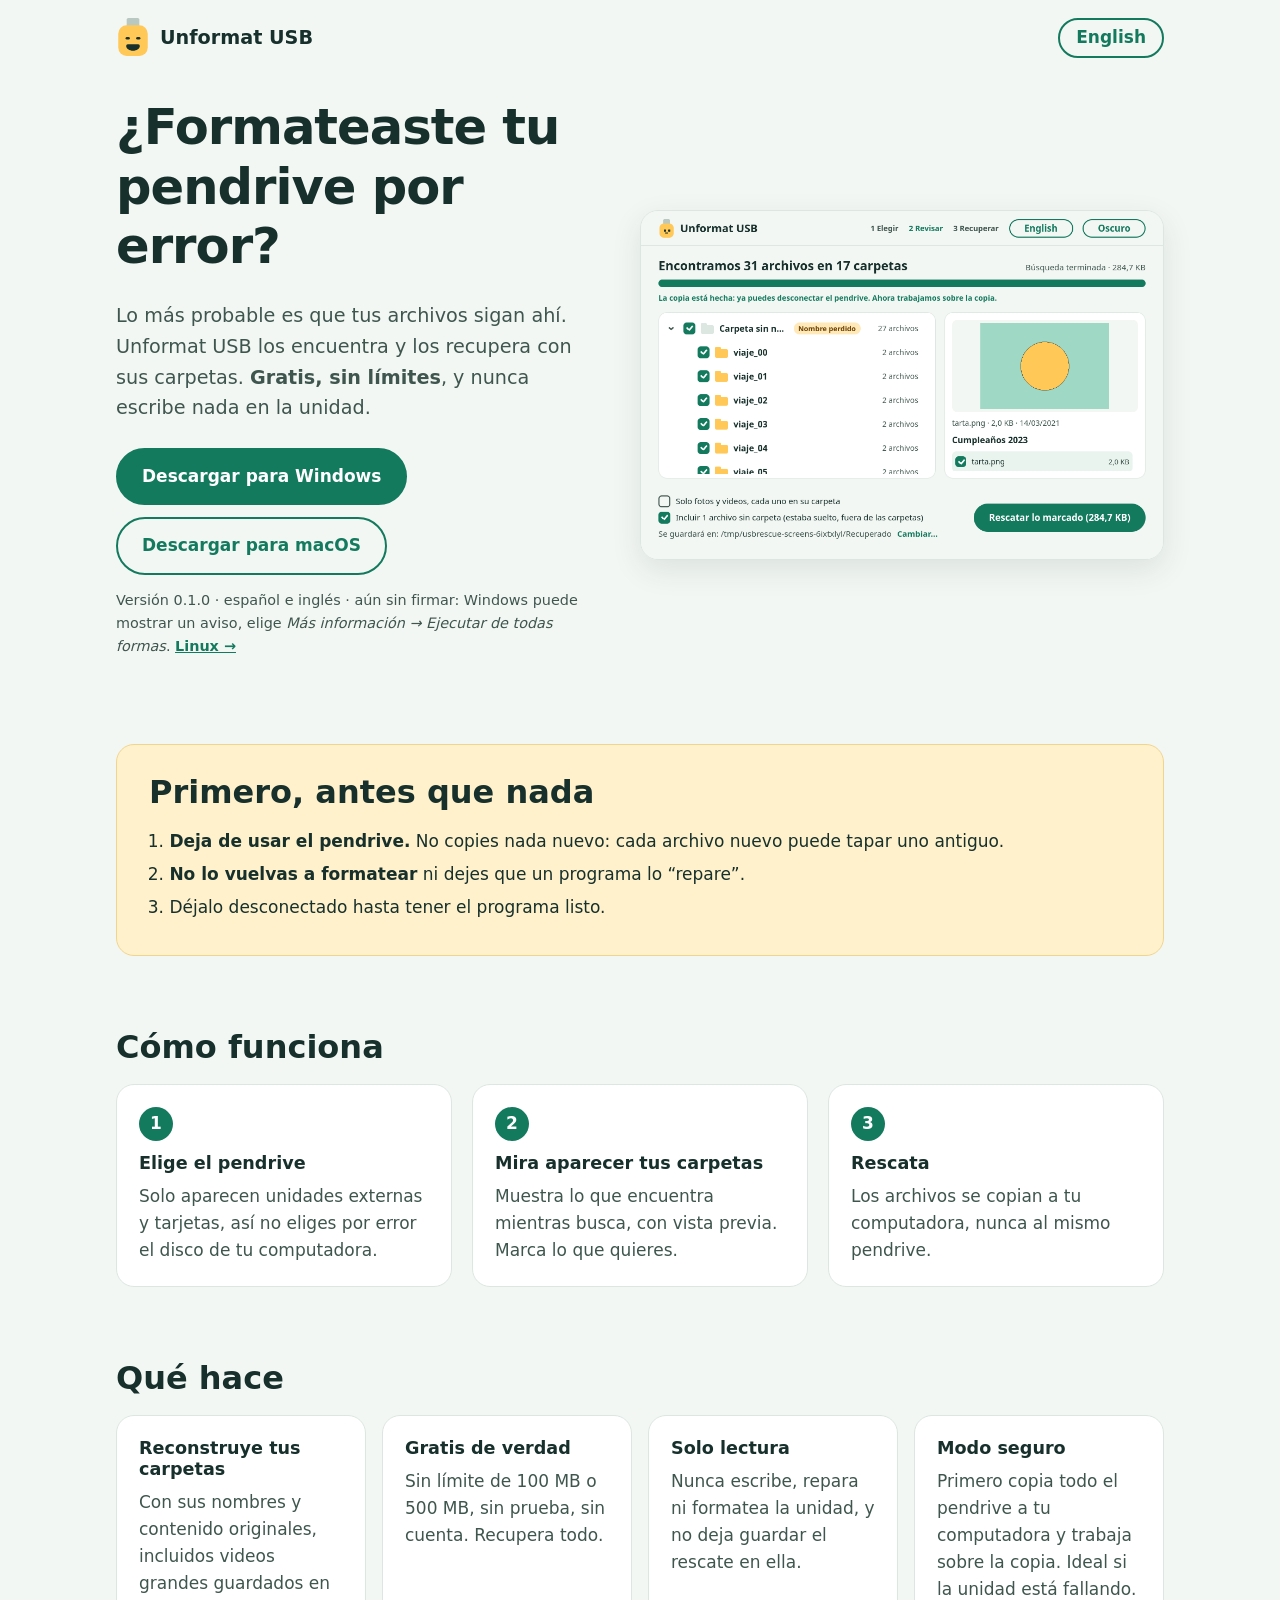
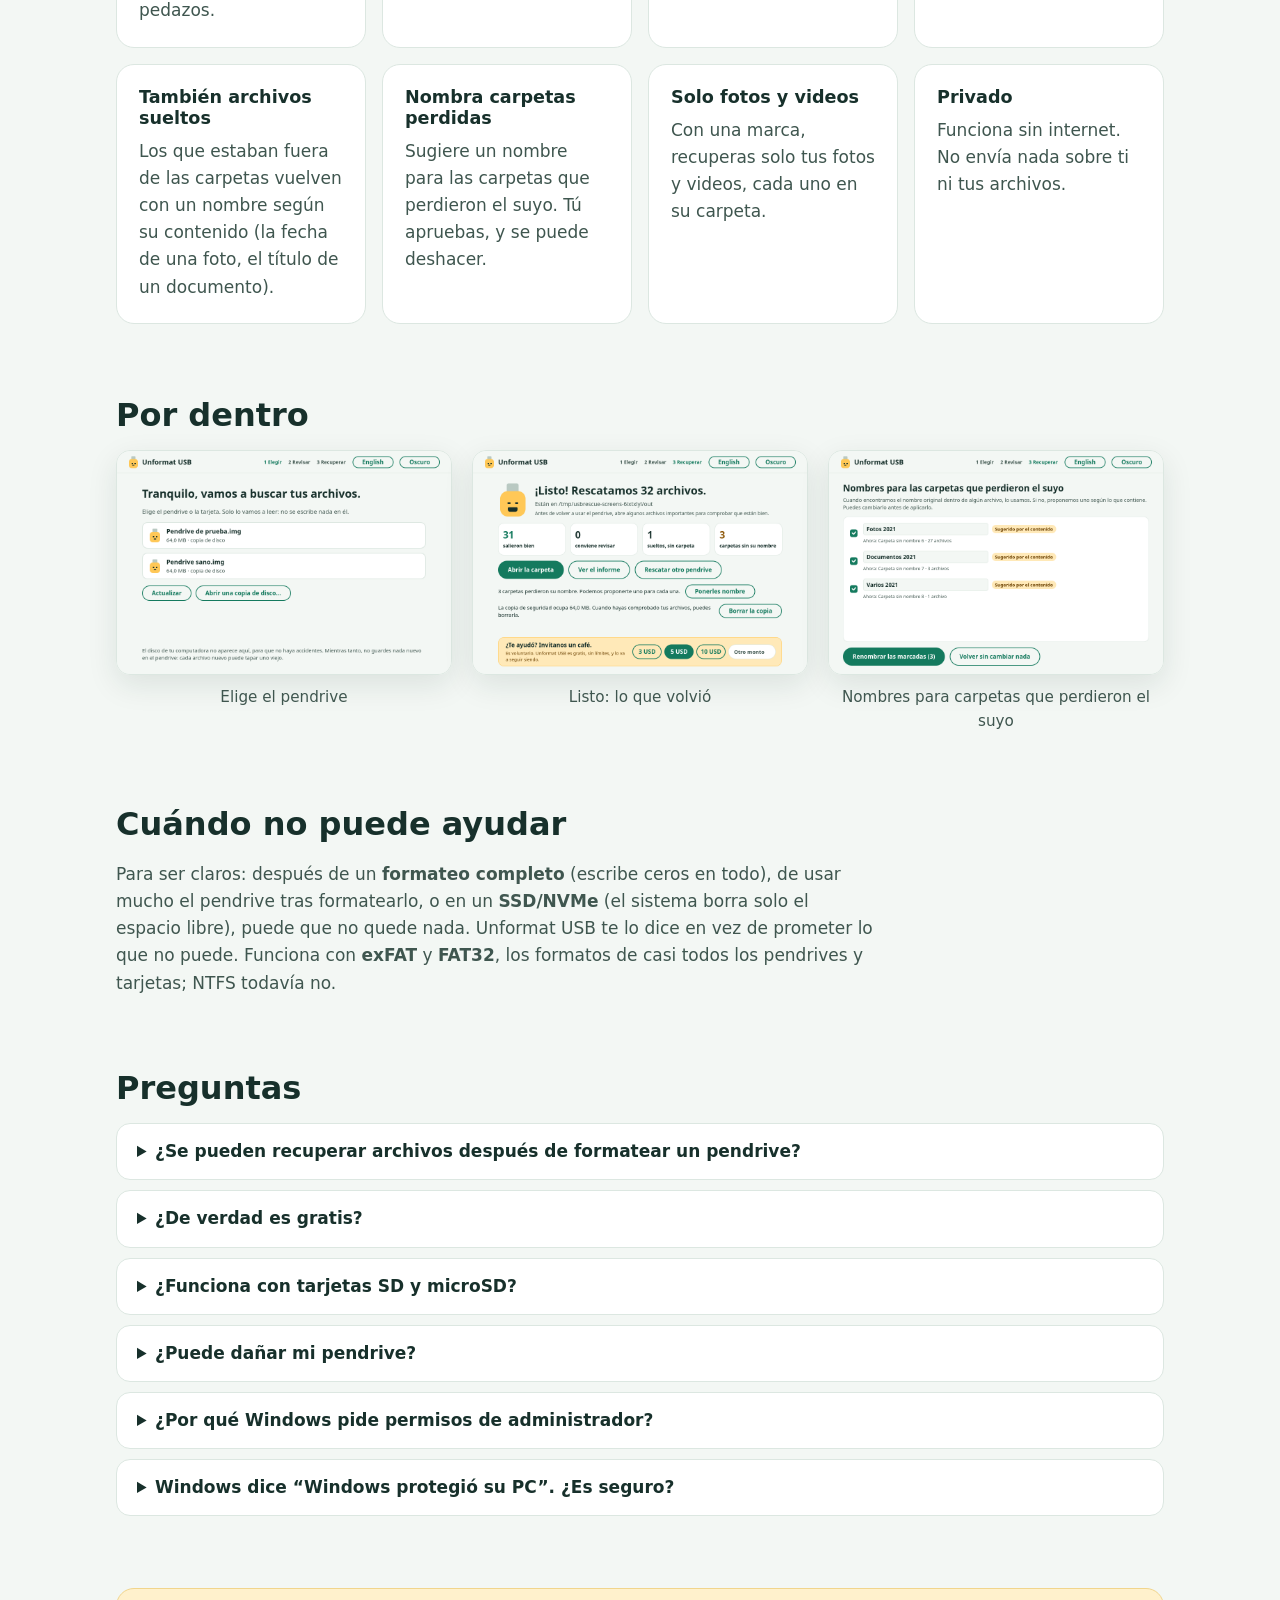
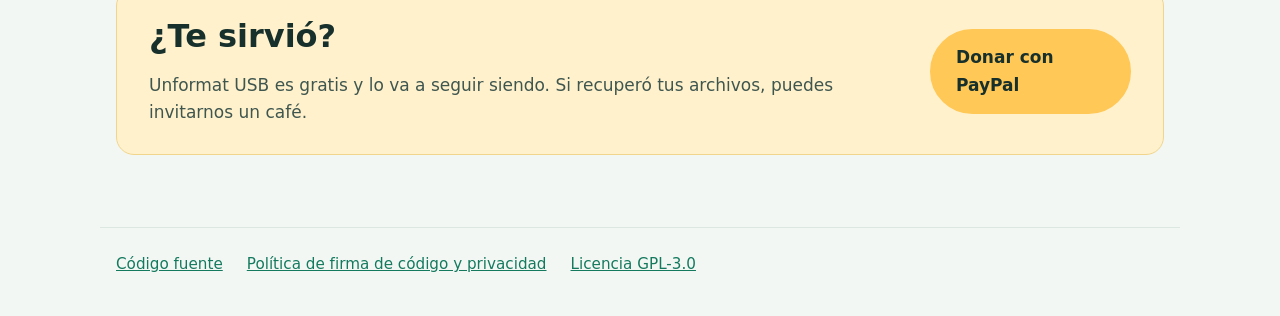
==== docs/es/index.html @ 5437b18b "Web page for GitHub Pages in English and Spanish, with places for ads Built from one template (tools" ====
<!doctype html>
<html lang="es">
<head>
<meta charset="utf-8">
<meta name="viewport" content="width=device-width, initial-scale=1">
<title>Unformat USB: recuperar un pendrive formateado por error, gratis</title>
<meta name="description" content="Programa gratuito y de código abierto que recupera las carpetas y archivos de un pendrive o tarjeta de memoria formateada por error (exFAT y FAT32). Sin límites y sin escribir nada en la unidad. Windows, macOS y Linux.">
<link rel="canonical" href="https://aluhxp.github.io/unformat-usb/es/">
<link rel="alternate" hreflang="en" href="https://aluhxp.github.io/unformat-usb/">
<link rel="alternate" hreflang="es" href="https://aluhxp.github.io/unformat-usb/es/">
<link rel="alternate" hreflang="x-default" href="https://aluhxp.github.io/unformat-usb/">
<meta property="og:type" content="website">
<meta property="og:title" content="Unformat USB: recuperar un pendrive formateado por error, gratis">
<meta property="og:description" content="Programa gratuito y de código abierto que recupera las carpetas y archivos de un pendrive o tarjeta de memoria formateada por error (exFAT y FAT32). Sin límites y sin escribir nada en la unidad. Windows, macOS y Linux.">
<meta property="og:url" content="https://aluhxp.github.io/unformat-usb/es/">
<meta property="og:image" content="https://aluhxp.github.io/unformat-usb/img/es/3-tree.png">
<meta name="twitter:card" content="summary_large_image">
<meta name="theme-color" content="#147A5E">
<link rel="icon" href="../icon.svg" type="image/svg+xml">
<link rel="stylesheet" href="../style.css">
<script type="application/ld+json">{"@context": "https://schema.org", "@type": "SoftwareApplication", "name": "Unformat USB", "softwareVersion": "0.1.0", "applicationCategory": "UtilitiesApplication", "operatingSystem": "Windows, macOS, Linux", "description": "Programa gratuito y de código abierto que recupera las carpetas y archivos de un pendrive o tarjeta de memoria formateada por error (exFAT y FAT32). Sin límites y sin escribir nada en la unidad. Windows, macOS y Linux.", "url": "https://aluhxp.github.io/unformat-usb/es/", "downloadUrl": "https://github.com/aluhxp/unformat-usb/releases/latest/download/UnformatUSB.exe", "license": "https://www.gnu.org/licenses/gpl-3.0.html", "offers": {"@type": "Offer", "price": "0", "priceCurrency": "USD"}}</script>
<script type="application/ld+json">{"@context": "https://schema.org", "@type": "FAQPage", "mainEntity": [{"@type": "Question", "name": "¿Se pueden recuperar archivos después de formatear un pendrive?", "acceptedAnswer": {"@type": "Answer", "text": "Normalmente sí. Un formateo rápido, el que hacen por defecto Windows, macOS y Linux, solo borra el índice. Los archivos siguen en su lugar hasta que se escribe algo nuevo encima."}}, {"@type": "Question", "name": "¿De verdad es gratis?", "acceptedAnswer": {"@type": "Answer", "text": "Sí. Sin límites, sin prueba, sin anuncios en el programa. Es código abierto (GPL-3.0). Si te ayuda, puedes invitarnos un café, pero no es obligatorio."}}, {"@type": "Question", "name": "¿Funciona con tarjetas SD y microSD?", "acceptedAnswer": {"@type": "Answer", "text": "Sí, con cualquier tarjeta o pendrive en exFAT o FAT32, usando un lector o adaptador."}}, {"@type": "Question", "name": "¿Puede dañar mi pendrive?", "acceptedAnswer": {"@type": "Answer", "text": "No. Solo lee. Nunca escribe, repara ni formatea la unidad, y no guarda los archivos rescatados en el mismo pendrive."}}, {"@type": "Question", "name": "¿Por qué Windows pide permisos de administrador?", "acceptedAnswer": {"@type": "Answer", "text": "Para leer la unidad completa, por debajo de sus archivos, hacen falta. Es la única razón."}}, {"@type": "Question", "name": "Windows dice “Windows protegió su PC”. ¿Es seguro?", "acceptedAnswer": {"@type": "Answer", "text": "El programa todavía no está firmado (el certificado está en trámite). Elige “Más información” y “Ejecutar de todas formas”. El código es público y cada versión se compila y prueba automáticamente en GitHub."}}]}</script>
<script src="../ads.js" defer></script>
</head>
<body>
<header class="top wrap">
  <a class="brand" href="https://aluhxp.github.io/unformat-usb/es/"><svg class="mascot" viewBox="0 0 64 76" aria-hidden="true">
<rect x="20" y="0" width="24" height="18" rx="3" fill="#B9C9C2"/>
<rect x="4" y="14" width="56" height="58" rx="16" fill="#FFC857"/>
<rect x="18" y="36" width="8" height="5" rx="2.5" fill="#17302B"/>
<rect x="38" y="36" width="8" height="5" rx="2.5" fill="#17302B"/>
<path d="M22 50h20a3 3 0 0 1 3 3c0 5-6 9-13 9s-13-4-13-9a3 3 0 0 1 3-3z" fill="#17302B"/>
</svg><span>Unformat USB</span></a>
  <a class="lang" href="../" hreflang="en">English</a>
</header>
<main>
<section class="hero wrap">
  <div class="hero-text">
    <h1>¿Formateaste tu pendrive por error?</h1>
    <p class="lead">Lo más probable es que tus archivos sigan ahí. Unformat USB los encuentra y los recupera con sus carpetas. <strong>Gratis, sin límites</strong>, y nunca escribe nada en la unidad.</p>
    <div class="dl">
      <a class="btn primary" href="https://github.com/aluhxp/unformat-usb/releases/latest/download/UnformatUSB.exe" data-os="win">Descargar para Windows</a>
      <a class="btn" href="https://github.com/aluhxp/unformat-usb/releases/latest/download/UnformatUSB-macOS.zip" data-os="mac">Descargar para macOS</a>
    </div>
    <p class="note">Versión 0.1.0 · español e inglés · aún sin firmar: Windows puede mostrar un aviso, elige <em>Más información → Ejecutar de todas formas</em>. <a class="linux" href="https://github.com/aluhxp/unformat-usb#download">Linux →</a></p>
  </div>
  <picture class="hero-shot">
    <source srcset="../img/en_dark/3-tree.png" media="(prefers-color-scheme: dark)">
    <img src="../img/es/3-tree.png" alt="Unformat USB mostrando las carpetas encontradas en un pendrive formateado" width="960" height="640">
  </picture>
</section>

<section class="wrap first">
  <h2>Primero, antes que nada</h2>
  <ol><li><strong>Deja de usar el pendrive.</strong> No copies nada nuevo: cada archivo nuevo puede tapar uno antiguo.</li><li><strong>No lo vuelvas a formatear</strong> ni dejes que un programa lo “repare”.</li><li>Déjalo desconectado hasta tener el programa listo.</li></ol>
</section>

<section class="wrap">
  <h2>Cómo funciona</h2>
  <ol class="how"><li><span class="n">1</span><h3>Elige el pendrive</h3><p>Solo aparecen unidades externas y tarjetas, así no eliges por error el disco de tu computadora.</p></li><li><span class="n">2</span><h3>Mira aparecer tus carpetas</h3><p>Muestra lo que encuentra mientras busca, con vista previa. Marca lo que quieres.</p></li><li><span class="n">3</span><h3>Rescata</h3><p>Los archivos se copian a tu computadora, nunca al mismo pendrive.</p></li></ol>
</section>

<aside class="ad" data-ad-slot="after-how" aria-label="Publicidad"></aside>

<section class="wrap">
  <h2>Qué hace</h2>
  <ul class="feats"><li><h3>Reconstruye tus carpetas</h3><p>Con sus nombres y contenido originales, incluidos videos grandes guardados en pedazos.</p></li><li><h3>Gratis de verdad</h3><p>Sin límite de 100 MB o 500 MB, sin prueba, sin cuenta. Recupera todo.</p></li><li><h3>Solo lectura</h3><p>Nunca escribe, repara ni formatea la unidad, y no deja guardar el rescate en ella.</p></li><li><h3>Modo seguro</h3><p>Primero copia todo el pendrive a tu computadora y trabaja sobre la copia. Ideal si la unidad está fallando.</p></li><li><h3>También archivos sueltos</h3><p>Los que estaban fuera de las carpetas vuelven con un nombre según su contenido (la fecha de una foto, el título de un documento).</p></li><li><h3>Nombra carpetas perdidas</h3><p>Sugiere un nombre para las carpetas que perdieron el suyo. Tú apruebas, y se puede deshacer.</p></li><li><h3>Solo fotos y videos</h3><p>Con una marca, recuperas solo tus fotos y videos, cada uno en su carpeta.</p></li><li><h3>Privado</h3><p>Funciona sin internet. No envía nada sobre ti ni tus archivos.</p></li></ul>
</section>

<section class="wrap">
  <h2>Por dentro</h2>
  <div class="shots"><figure><img src="../img/es/1-pick.png" alt="Elige el pendrive" width="960" height="640" loading="lazy"><figcaption>Elige el pendrive</figcaption></figure><figure><img src="../img/es/5-done.png" alt="Listo: lo que volvió" width="960" height="640" loading="lazy"><figcaption>Listo: lo que volvió</figcaption></figure><figure><img src="../img/es/6-names.png" alt="Nombres para carpetas que perdieron el suyo" width="960" height="640" loading="lazy"><figcaption>Nombres para carpetas que perdieron el suyo</figcaption></figure></div>
</section>

<section class="wrap honest">
  <h2>Cuándo no puede ayudar</h2>
  <p>Para ser claros: después de un <strong>formateo completo</strong> (escribe ceros en todo), de usar mucho el pendrive tras formatearlo, o en un <strong>SSD/NVMe</strong> (el sistema borra solo el espacio libre), puede que no quede nada. Unformat USB te lo dice en vez de prometer lo que no puede. Funciona con <strong>exFAT</strong> y <strong>FAT32</strong>, los formatos de casi todos los pendrives y tarjetas; NTFS todavía no.</p>
</section>

<aside class="ad" data-ad-slot="before-faq" aria-label="Publicidad"></aside>

<section class="wrap faq">
  <h2>Preguntas</h2>
  <details><summary>¿Se pueden recuperar archivos después de formatear un pendrive?</summary><p>Normalmente sí. Un formateo rápido, el que hacen por defecto Windows, macOS y Linux, solo borra el índice. Los archivos siguen en su lugar hasta que se escribe algo nuevo encima.</p></details><details><summary>¿De verdad es gratis?</summary><p>Sí. Sin límites, sin prueba, sin anuncios en el programa. Es código abierto (GPL-3.0). Si te ayuda, puedes invitarnos un café, pero no es obligatorio.</p></details><details><summary>¿Funciona con tarjetas SD y microSD?</summary><p>Sí, con cualquier tarjeta o pendrive en exFAT o FAT32, usando un lector o adaptador.</p></details><details><summary>¿Puede dañar mi pendrive?</summary><p>No. Solo lee. Nunca escribe, repara ni formatea la unidad, y no guarda los archivos rescatados en el mismo pendrive.</p></details><details><summary>¿Por qué Windows pide permisos de administrador?</summary><p>Para leer la unidad completa, por debajo de sus archivos, hacen falta. Es la única razón.</p></details><details><summary>Windows dice “Windows protegió su PC”. ¿Es seguro?</summary><p>El programa todavía no está firmado (el certificado está en trámite). Elige “Más información” y “Ejecutar de todas formas”. El código es público y cada versión se compila y prueba automáticamente en GitHub.</p></details>
</section>

<section class="wrap donate">
  <div>
    <h2>¿Te sirvió?</h2>
    <p>Unformat USB es gratis y lo va a seguir siendo. Si recuperó tus archivos, puedes invitarnos un café.</p>
  </div>
  <a class="btn sun" href="https://www.paypal.com/donate/?business=aluhxp%40gmail.com&amp;currency_code=USD&amp;item_name=Unformat+USB" rel="noopener">Donar con PayPal</a>
</section>

<aside class="ad" data-ad-slot="bottom" aria-label="Publicidad"></aside>
</main>
<footer class="wrap foot">
  <a href="https://github.com/aluhxp/unformat-usb">Código fuente</a>
  <a href="https://github.com/aluhxp/unformat-usb/blob/main/docs/code-signing.md">Política de firma de código y privacidad</a>
  <a href="https://github.com/aluhxp/unformat-usb/blob/main/LICENSE">Licencia GPL-3.0</a>
</footer>
<script>
// put the button for the visitor's system first
(function () {
  var mac = /Mac|iPhone|iPad/.test(navigator.platform || navigator.userAgent);
  if (!mac) return;
  var dl = document.querySelector('.dl'), m = dl.querySelector('[data-os=mac]'), w = dl.querySelector('[data-os=win]');
  m.classList.add('primary'); w.classList.remove('primary'); dl.insertBefore(m, w);
})();
</script>
</body>
</html>
---- docs/style.css ----
:root {
  --bg: #F3F7F4; --card: #FFFFFF; --line: #DCE7E1; --ink: #17302B; --soft: #3F564F;
  --accent: #147A5E; --accent-ink: #FFFFFF; --sun: #FFC857; --sun-bg: #FFF1CC; --sun-line: #F1D58C;
  --shadow: 0 10px 30px rgba(23, 48, 43, .10);
}
@media (prefers-color-scheme: dark) {
  :root {
    --bg: #10201C; --card: #19302A; --line: #2B4A41; --ink: #EAF4EF; --soft: #A9C2B8;
    --accent: #3FC79E; --accent-ink: #0B1F19; --sun-bg: #3A2F12; --sun-line: #5C4A1C;
    --shadow: 0 10px 30px rgba(0, 0, 0, .35);
  }
}
* { box-sizing: border-box; }
html { -webkit-text-size-adjust: 100%; }
body {
  margin: 0; background: var(--bg); color: var(--ink);
  font: 17px/1.6 "Nunito", "Segoe UI", system-ui, -apple-system, Roboto, "Noto Sans", sans-serif;
}
a { color: var(--accent); }
img { max-width: 100%; height: auto; display: block; }
.wrap { max-width: 1080px; margin: 0 auto; padding: 0 16px; }
h1, h2, h3 { line-height: 1.2; margin: 0 0 .5em; }
h1 { font-size: clamp(2rem, 5vw, 3.1rem); letter-spacing: -.02em; }
h2 { font-size: clamp(1.5rem, 3vw, 2rem); margin-top: 0; }
h3 { font-size: 1.1rem; }
section.wrap { margin: 72px auto; }
.hero.wrap { margin-top: 40px; }

.top { display: flex; align-items: center; justify-content: space-between; padding-top: 18px; }
.brand { display: flex; align-items: center; gap: 10px; color: var(--ink); text-decoration: none;
         font-weight: 800; font-size: 1.2rem; }
.mascot { width: 34px; height: 40px; }
.lang { font-weight: 700; text-decoration: none; border: 2px solid var(--accent); border-radius: 999px;
        padding: 4px 16px; }

.hero { display: grid; grid-template-columns: 1fr 1.1fr; gap: 48px; align-items: center; }
.lead { font-size: 1.2rem; color: var(--soft); }
.hero-shot img { border-radius: 18px; box-shadow: var(--shadow); border: 1px solid var(--line); }
.dl { display: flex; flex-wrap: wrap; gap: 12px; margin: 24px 0 10px; }
.btn { display: inline-block; padding: 13px 24px; border-radius: 999px; font-weight: 800;
       text-decoration: none; border: 2px solid var(--accent); color: var(--accent); background: transparent;
       transition: transform .15s ease, box-shadow .15s ease; }
.btn:hover { transform: translateY(-2px); box-shadow: var(--shadow); }
.btn.primary { background: var(--accent); color: var(--accent-ink); }
.btn.ghost { border-color: var(--line); color: var(--soft); }
.btn.sun { background: var(--sun); border-color: var(--sun); color: #17302B; }
.note { font-size: .9rem; color: var(--soft); }
.linux { font-weight: 700; }

.first, .donate { max-width: 1048px; }
.first { background: var(--sun-bg); border: 1px solid var(--sun-line); border-radius: 18px; padding: 28px 32px; }
.first ol { margin: 0; padding-left: 1.2em; }
.first li { margin: 6px 0; }

.how { list-style: none; padding: 0; display: grid; grid-template-columns: repeat(3, 1fr); gap: 20px; }
.how li, .feats li { background: var(--card); border: 1px solid var(--line); border-radius: 18px; padding: 22px; }
.how p, .feats p { margin: 0; color: var(--soft); }
.n { display: inline-grid; place-items: center; width: 34px; height: 34px; border-radius: 50%;
     background: var(--accent); color: var(--accent-ink); font-weight: 800; margin-bottom: 12px; }
.feats { list-style: none; padding: 0; display: grid; grid-template-columns: repeat(4, 1fr); gap: 16px; }

.shots { display: grid; grid-template-columns: repeat(3, 1fr); gap: 20px; }
.shots figure { margin: 0; }
.shots img { border-radius: 14px; border: 1px solid var(--line); box-shadow: var(--shadow); }
figcaption { text-align: center; color: var(--soft); font-size: .95rem; margin-top: 10px; }

.honest p { max-width: 760px; color: var(--soft); }
.faq details { background: var(--card); border: 1px solid var(--line); border-radius: 14px;
               padding: 14px 20px; margin: 10px 0; }
.faq summary { cursor: pointer; font-weight: 700; }
.faq details p { margin: 10px 0 2px; color: var(--soft); }

.donate { display: flex; gap: 24px; align-items: center; justify-content: space-between;
          background: var(--sun-bg); border: 1px solid var(--sun-line); border-radius: 18px; padding: 28px 32px; }
.donate p { margin: 0; color: var(--soft); }

/* ad places stay hidden until ads.js fills them */
.ad { display: none; max-width: 1080px; margin: 48px auto; padding: 0 16px; text-align: center; }
.ad.on { display: block; }
.ad.on::before { content: attr(aria-label); display: block; font-size: .75rem; color: var(--soft);
                 letter-spacing: .08em; text-transform: uppercase; margin-bottom: 6px; }

.foot { display: flex; flex-wrap: wrap; gap: 24px; padding-top: 24px; padding-bottom: 40px;
        border-top: 1px solid var(--line); font-size: .95rem; }

@media (max-width: 880px) {
  .hero { grid-template-columns: 1fr; gap: 32px; }
  .how, .shots { grid-template-columns: 1fr; }
  .feats { grid-template-columns: 1fr 1fr; }
}
@media (max-width: 520px) {
  section.wrap { margin: 48px auto; }
  .first, .donate { margin-left: 16px; margin-right: 16px; }
  .feats { grid-template-columns: 1fr; }
  .first, .donate { padding: 22px 20px; }
  .donate { flex-direction: column; align-items: flex-start; }
  .btn { width: 100%; text-align: center; }
}
@media (prefers-reduced-motion: reduce) { .btn { transition: none; } .btn:hover { transform: none; } }
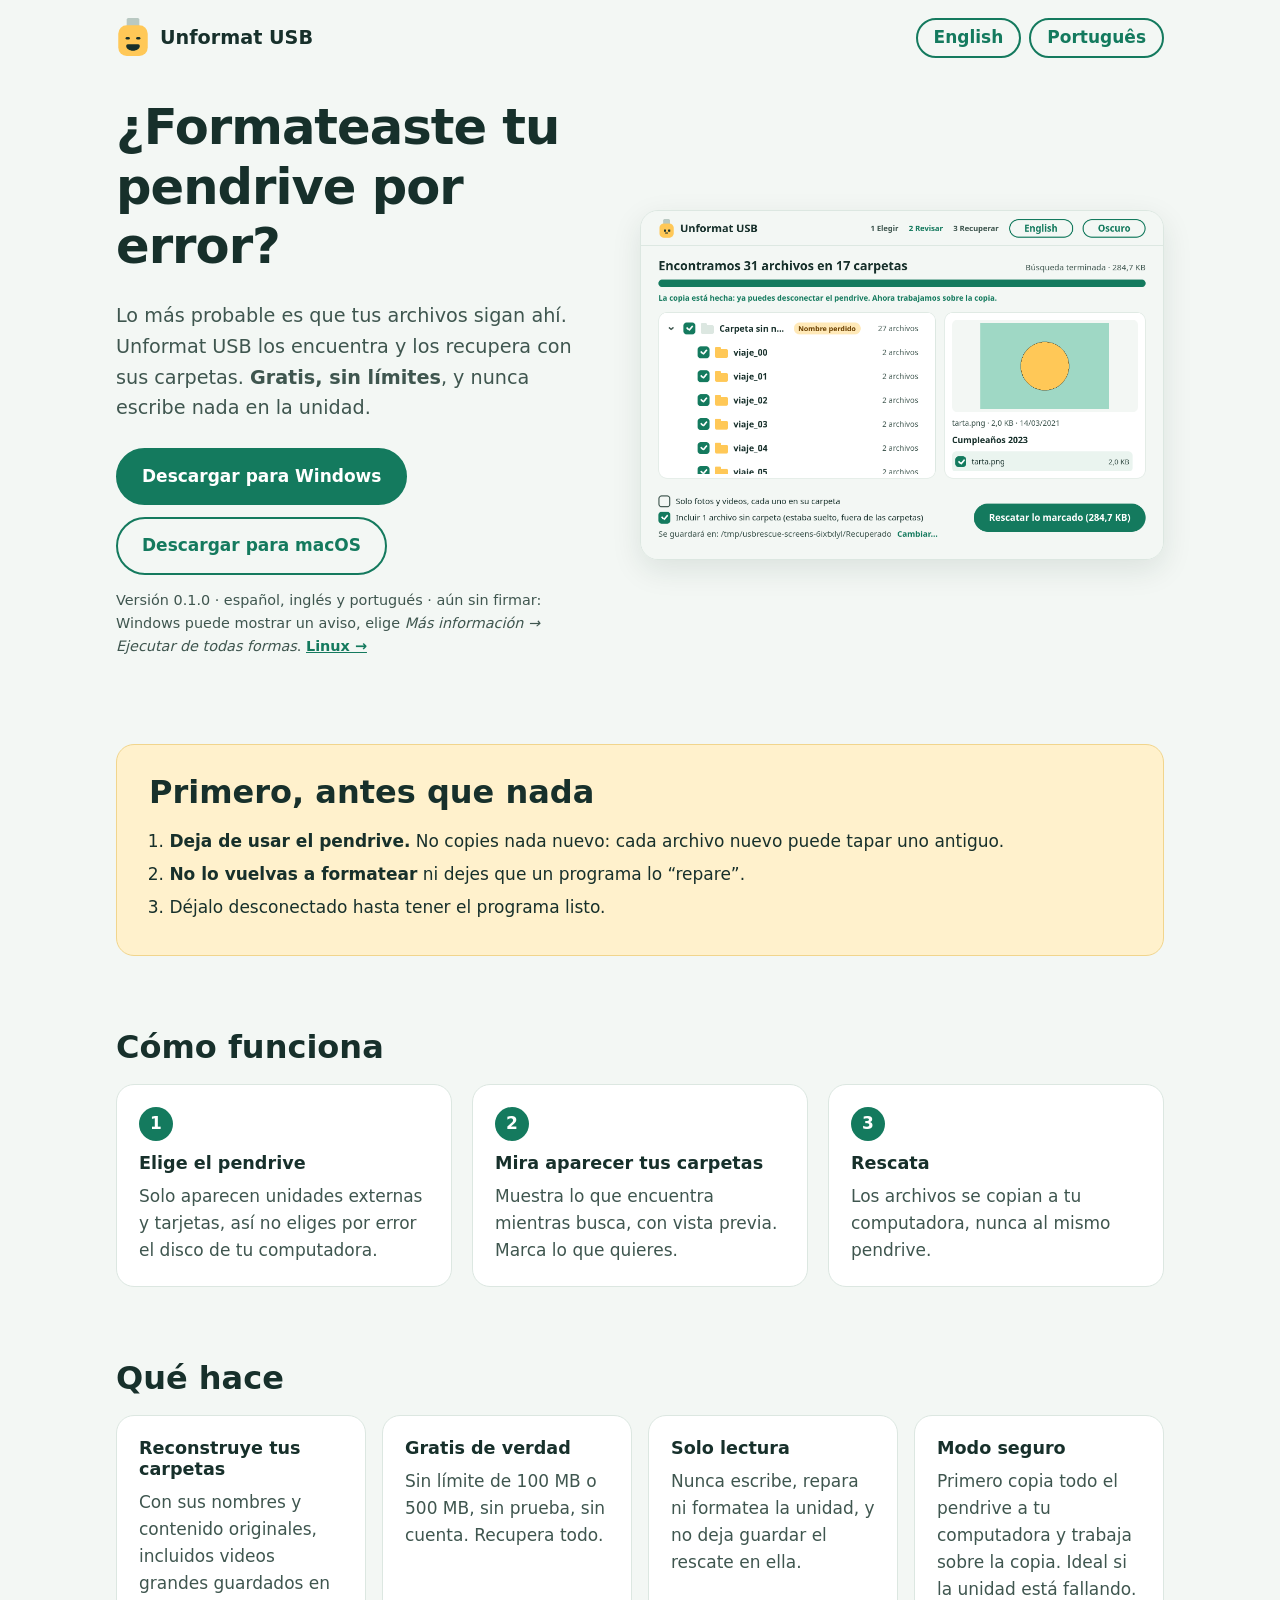
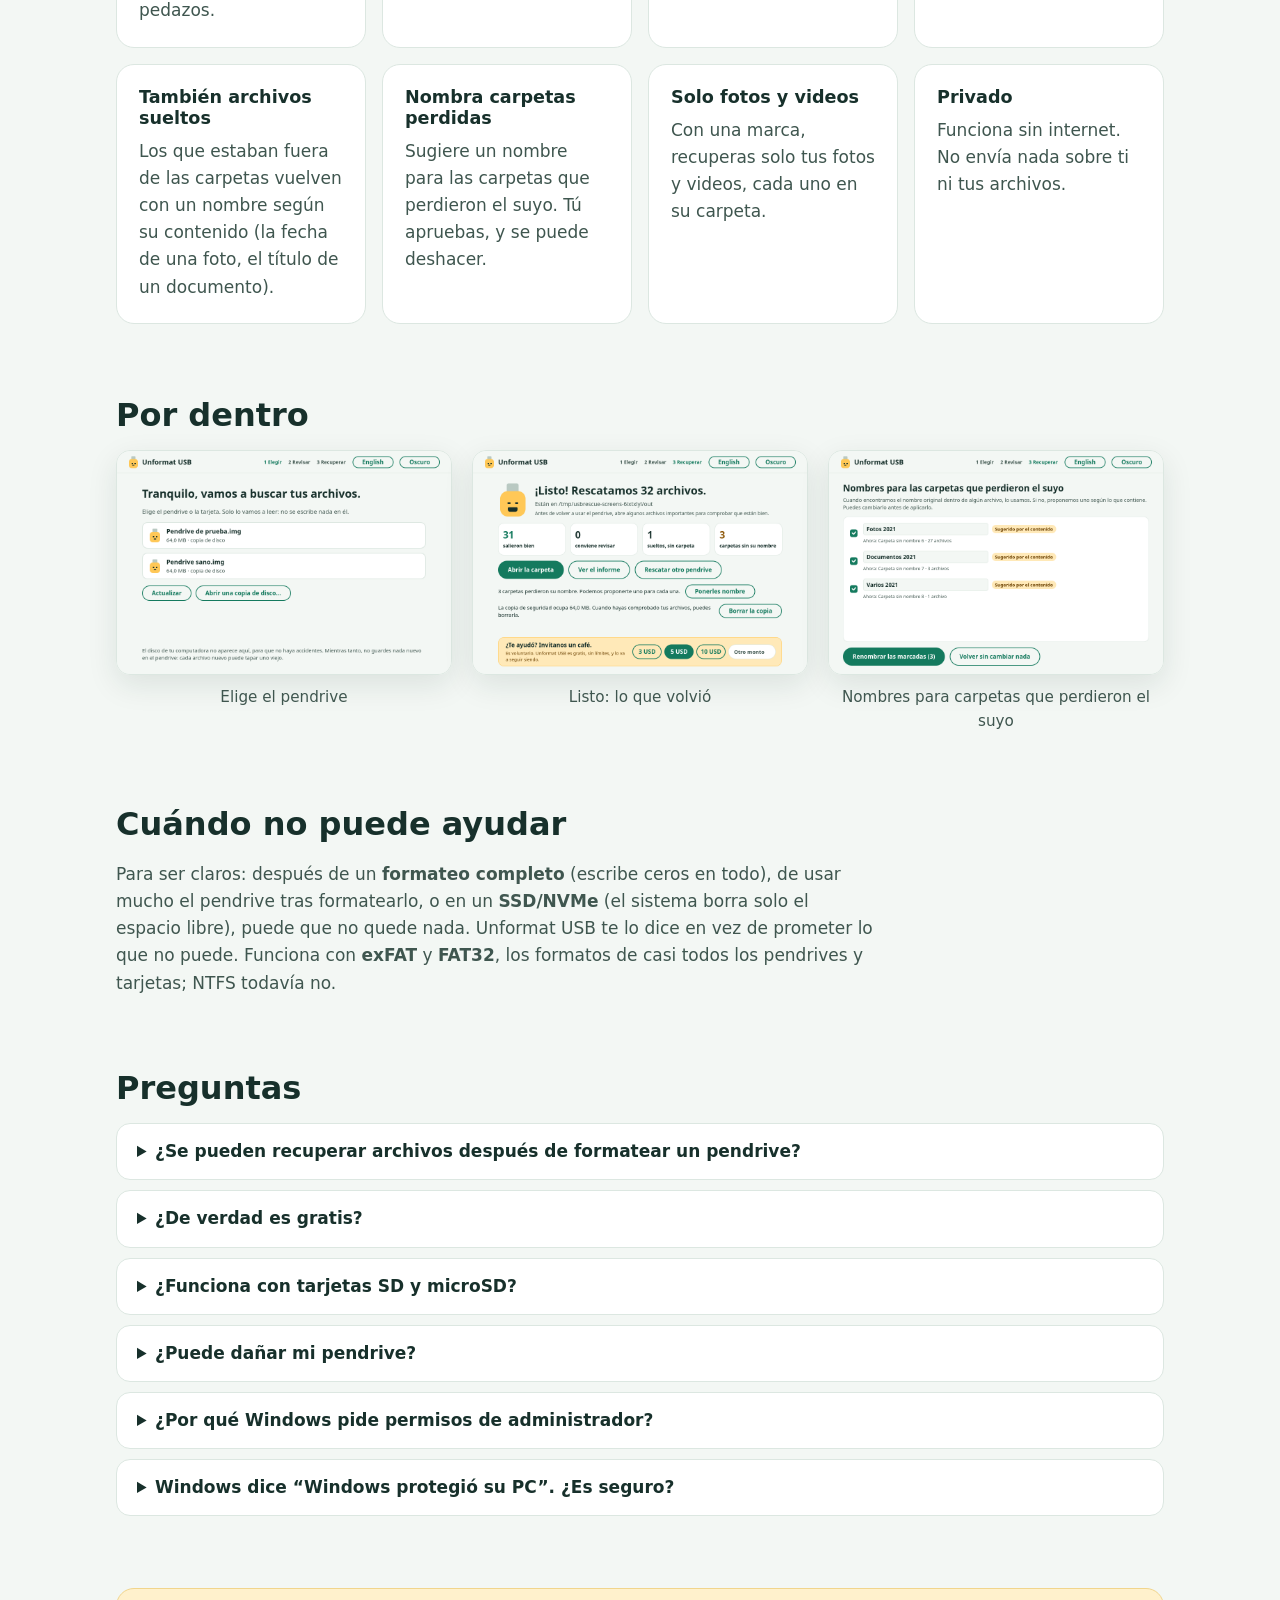
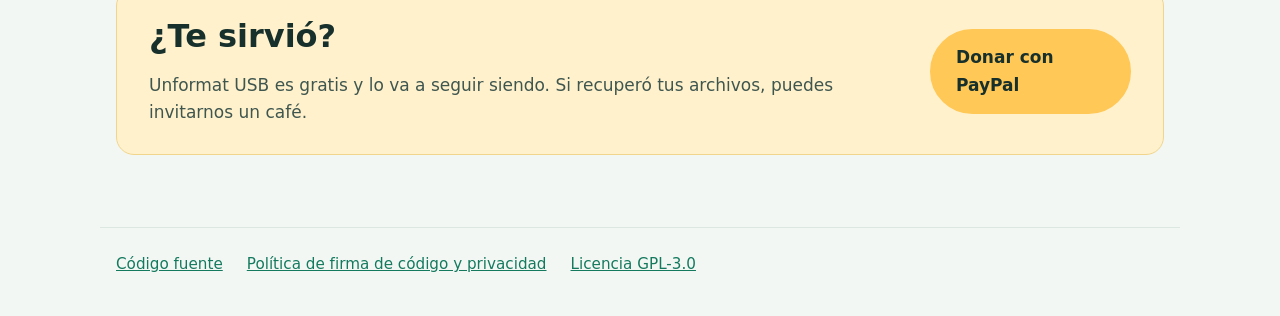
==== commit 352b71b5: "Web page in Portuguese; languages in the README Co-Authored-By: Claude Opus 5.5 <noreply@anthropic.c" ====
--- a/docs/es/index.html
+++ b/docs/es/index.html
@@ -8,6 +8,7 @@
 <link rel="canonical" href="https://aluhxp.github.io/unformat-usb/es/">
 <link rel="alternate" hreflang="en" href="https://aluhxp.github.io/unformat-usb/">
 <link rel="alternate" hreflang="es" href="https://aluhxp.github.io/unformat-usb/es/">
+<link rel="alternate" hreflang="pt-BR" href="https://aluhxp.github.io/unformat-usb/pt/">
 <link rel="alternate" hreflang="x-default" href="https://aluhxp.github.io/unformat-usb/">
 <meta property="og:type" content="website">
 <meta property="og:title" content="Unformat USB: recuperar un pendrive formateado por error, gratis">
@@ -31,7 +32,7 @@
 <rect x="38" y="36" width="8" height="5" rx="2.5" fill="#17302B"/>
 <path d="M22 50h20a3 3 0 0 1 3 3c0 5-6 9-13 9s-13-4-13-9a3 3 0 0 1 3-3z" fill="#17302B"/>
 </svg><span>Unformat USB</span></a>
-  <a class="lang" href="../" hreflang="en">English</a>
+  <nav class="langs"><a class="lang" href="../" hreflang="en" lang="en">English</a><a class="lang" href="../pt/" hreflang="pt-BR" lang="pt-BR">Português</a></nav>
 </header>
 <main>
 <section class="hero wrap">
@@ -42,7 +43,7 @@
       <a class="btn primary" href="https://github.com/aluhxp/unformat-usb/releases/latest/download/UnformatUSB.exe" data-os="win">Descargar para Windows</a>
       <a class="btn" href="https://github.com/aluhxp/unformat-usb/releases/latest/download/UnformatUSB-macOS.zip" data-os="mac">Descargar para macOS</a>
     </div>
-    <p class="note">Versión 0.1.0 · español e inglés · aún sin firmar: Windows puede mostrar un aviso, elige <em>Más información → Ejecutar de todas formas</em>. <a class="linux" href="https://github.com/aluhxp/unformat-usb#download">Linux →</a></p>
+    <p class="note">Versión 0.1.0 · español, inglés y portugués · aún sin firmar: Windows puede mostrar un aviso, elige <em>Más información → Ejecutar de todas formas</em>. <a class="linux" href="https://github.com/aluhxp/unformat-usb#download">Linux →</a></p>
   </div>
   <picture class="hero-shot">
     <source srcset="../img/en_dark/3-tree.png" media="(prefers-color-scheme: dark)">
--- a/docs/style.css
+++ b/docs/style.css
@@ -30,6 +30,7 @@
 .brand { display: flex; align-items: center; gap: 10px; color: var(--ink); text-decoration: none;
          font-weight: 800; font-size: 1.2rem; }
 .mascot { width: 34px; height: 40px; }
+.langs { display: flex; gap: 8px; }
 .lang { font-weight: 700; text-decoration: none; border: 2px solid var(--accent); border-radius: 999px;
         padding: 4px 16px; }
 
@@ -89,6 +90,8 @@
   .feats { grid-template-columns: 1fr 1fr; }
 }
 @media (max-width: 520px) {
+  .top { flex-wrap: wrap; gap: 10px; }
+  .lang { padding: 4px 12px; font-size: .9rem; }
   section.wrap { margin: 48px auto; }
   .first, .donate { margin-left: 16px; margin-right: 16px; }
   .feats { grid-template-columns: 1fr; }
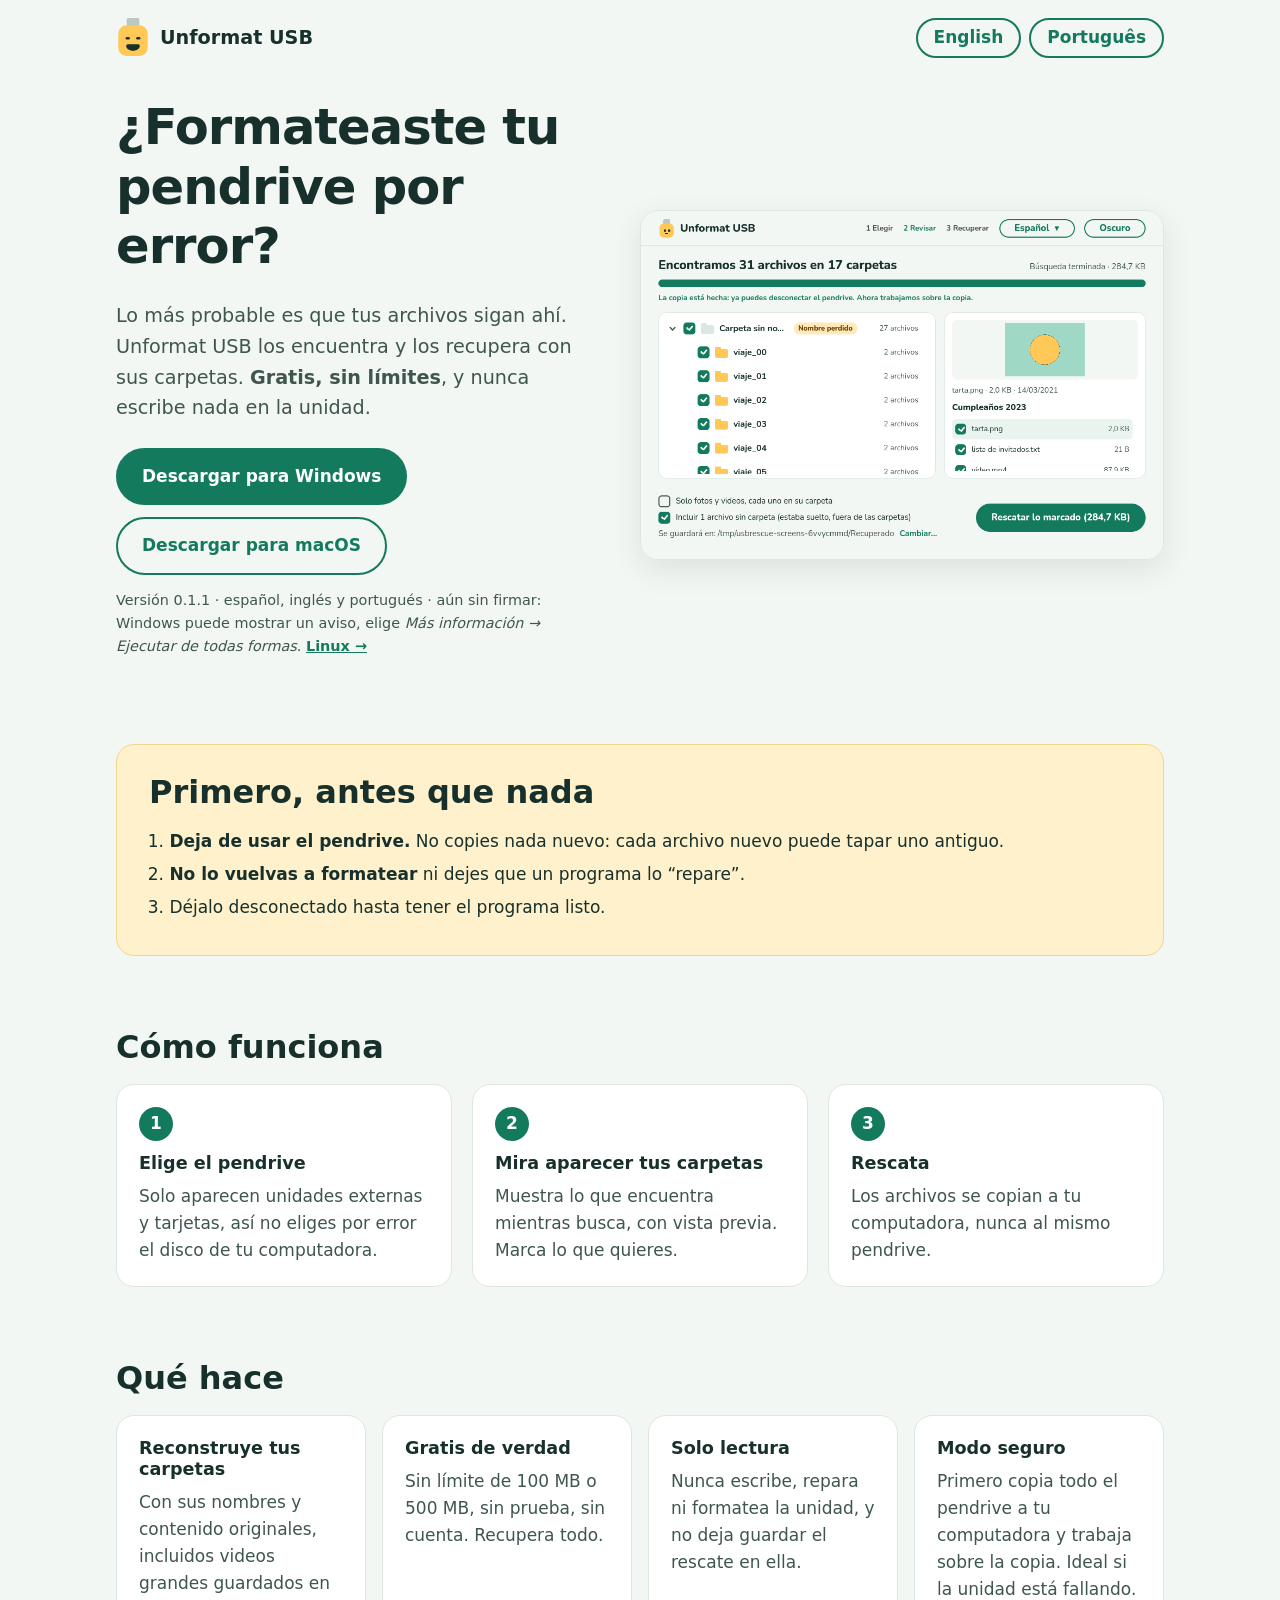
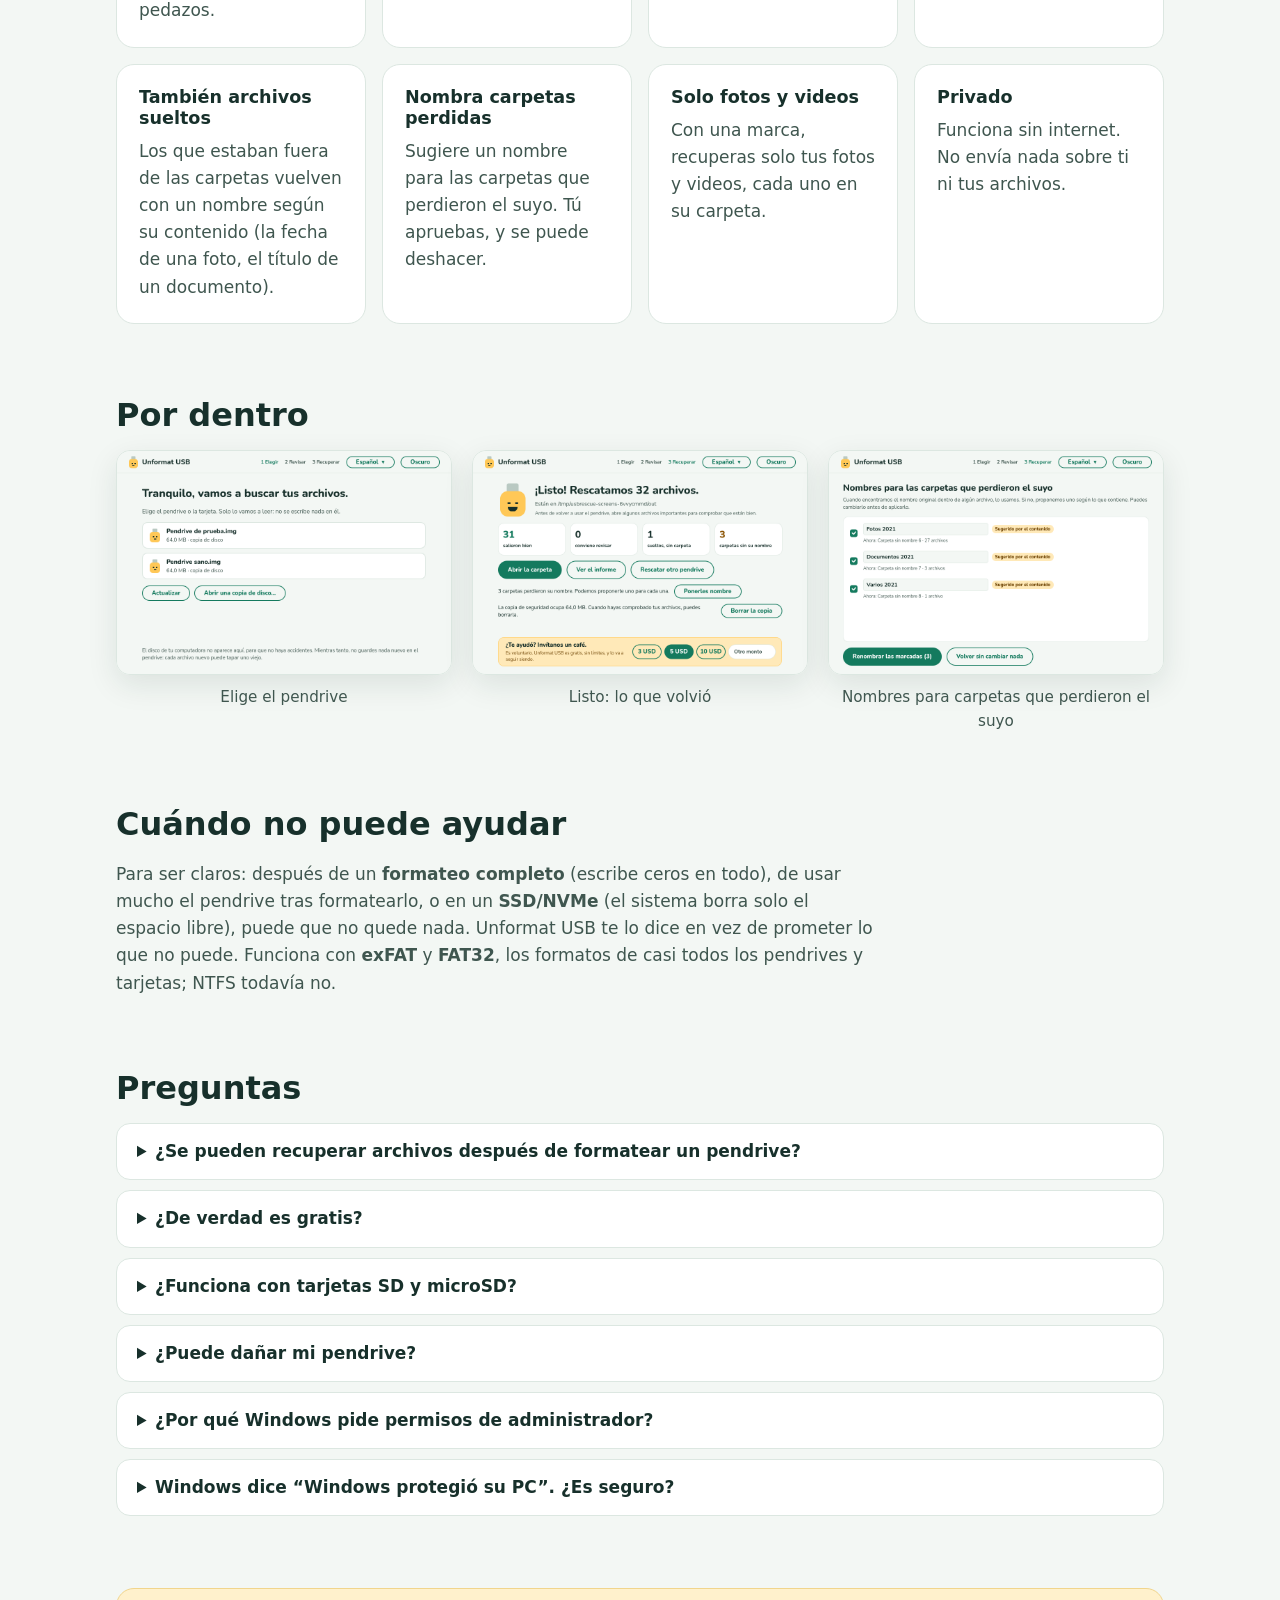
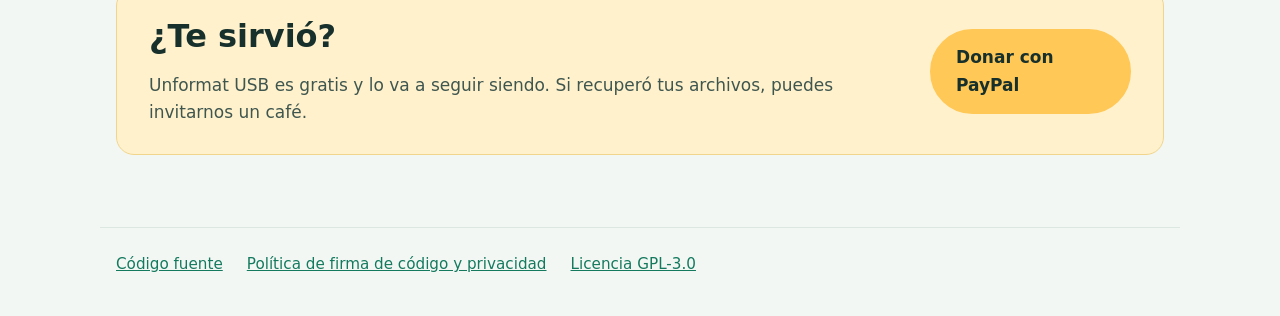
==== commit 8c9b9d75: "Version 0.1.1: Portuguese, Linux AppImage, icon and font Co-Authored-By: Claude Opus 5.5 <noreply@an" ====
--- a/docs/es/index.html
+++ b/docs/es/index.html
@@ -19,7 +19,7 @@
 <meta name="theme-color" content="#147A5E">
 <link rel="icon" href="../icon.svg" type="image/svg+xml">
 <link rel="stylesheet" href="../style.css">
-<script type="application/ld+json">{"@context": "https://schema.org", "@type": "SoftwareApplication", "name": "Unformat USB", "softwareVersion": "0.1.0", "applicationCategory": "UtilitiesApplication", "operatingSystem": "Windows, macOS, Linux", "description": "Programa gratuito y de código abierto que recupera las carpetas y archivos de un pendrive o tarjeta de memoria formateada por error (exFAT y FAT32). Sin límites y sin escribir nada en la unidad. Windows, macOS y Linux.", "url": "https://aluhxp.github.io/unformat-usb/es/", "downloadUrl": "https://github.com/aluhxp/unformat-usb/releases/latest/download/UnformatUSB.exe", "license": "https://www.gnu.org/licenses/gpl-3.0.html", "offers": {"@type": "Offer", "price": "0", "priceCurrency": "USD"}}</script>
+<script type="application/ld+json">{"@context": "https://schema.org", "@type": "SoftwareApplication", "name": "Unformat USB", "softwareVersion": "0.1.1", "applicationCategory": "UtilitiesApplication", "operatingSystem": "Windows, macOS, Linux", "description": "Programa gratuito y de código abierto que recupera las carpetas y archivos de un pendrive o tarjeta de memoria formateada por error (exFAT y FAT32). Sin límites y sin escribir nada en la unidad. Windows, macOS y Linux.", "url": "https://aluhxp.github.io/unformat-usb/es/", "downloadUrl": "https://github.com/aluhxp/unformat-usb/releases/latest/download/UnformatUSB.exe", "license": "https://www.gnu.org/licenses/gpl-3.0.html", "offers": {"@type": "Offer", "price": "0", "priceCurrency": "USD"}}</script>
 <script type="application/ld+json">{"@context": "https://schema.org", "@type": "FAQPage", "mainEntity": [{"@type": "Question", "name": "¿Se pueden recuperar archivos después de formatear un pendrive?", "acceptedAnswer": {"@type": "Answer", "text": "Normalmente sí. Un formateo rápido, el que hacen por defecto Windows, macOS y Linux, solo borra el índice. Los archivos siguen en su lugar hasta que se escribe algo nuevo encima."}}, {"@type": "Question", "name": "¿De verdad es gratis?", "acceptedAnswer": {"@type": "Answer", "text": "Sí. Sin límites, sin prueba, sin anuncios en el programa. Es código abierto (GPL-3.0). Si te ayuda, puedes invitarnos un café, pero no es obligatorio."}}, {"@type": "Question", "name": "¿Funciona con tarjetas SD y microSD?", "acceptedAnswer": {"@type": "Answer", "text": "Sí, con cualquier tarjeta o pendrive en exFAT o FAT32, usando un lector o adaptador."}}, {"@type": "Question", "name": "¿Puede dañar mi pendrive?", "acceptedAnswer": {"@type": "Answer", "text": "No. Solo lee. Nunca escribe, repara ni formatea la unidad, y no guarda los archivos rescatados en el mismo pendrive."}}, {"@type": "Question", "name": "¿Por qué Windows pide permisos de administrador?", "acceptedAnswer": {"@type": "Answer", "text": "Para leer la unidad completa, por debajo de sus archivos, hacen falta. Es la única razón."}}, {"@type": "Question", "name": "Windows dice “Windows protegió su PC”. ¿Es seguro?", "acceptedAnswer": {"@type": "Answer", "text": "El programa todavía no está firmado (el certificado está en trámite). Elige “Más información” y “Ejecutar de todas formas”. El código es público y cada versión se compila y prueba automáticamente en GitHub."}}]}</script>
 <script src="../ads.js" defer></script>
 </head>
@@ -43,7 +43,7 @@
       <a class="btn primary" href="https://github.com/aluhxp/unformat-usb/releases/latest/download/UnformatUSB.exe" data-os="win">Descargar para Windows</a>
       <a class="btn" href="https://github.com/aluhxp/unformat-usb/releases/latest/download/UnformatUSB-macOS.zip" data-os="mac">Descargar para macOS</a>
     </div>
-    <p class="note">Versión 0.1.0 · español, inglés y portugués · aún sin firmar: Windows puede mostrar un aviso, elige <em>Más información → Ejecutar de todas formas</em>. <a class="linux" href="https://github.com/aluhxp/unformat-usb#download">Linux →</a></p>
+    <p class="note">Versión 0.1.1 · español, inglés y portugués · aún sin firmar: Windows puede mostrar un aviso, elige <em>Más información → Ejecutar de todas formas</em>. <a class="linux" href="https://github.com/aluhxp/unformat-usb/releases/latest/download/UnformatUSB-x86_64.AppImage">Linux →</a></p>
   </div>
   <picture class="hero-shot">
     <source srcset="../img/en_dark/3-tree.png" media="(prefers-color-scheme: dark)">
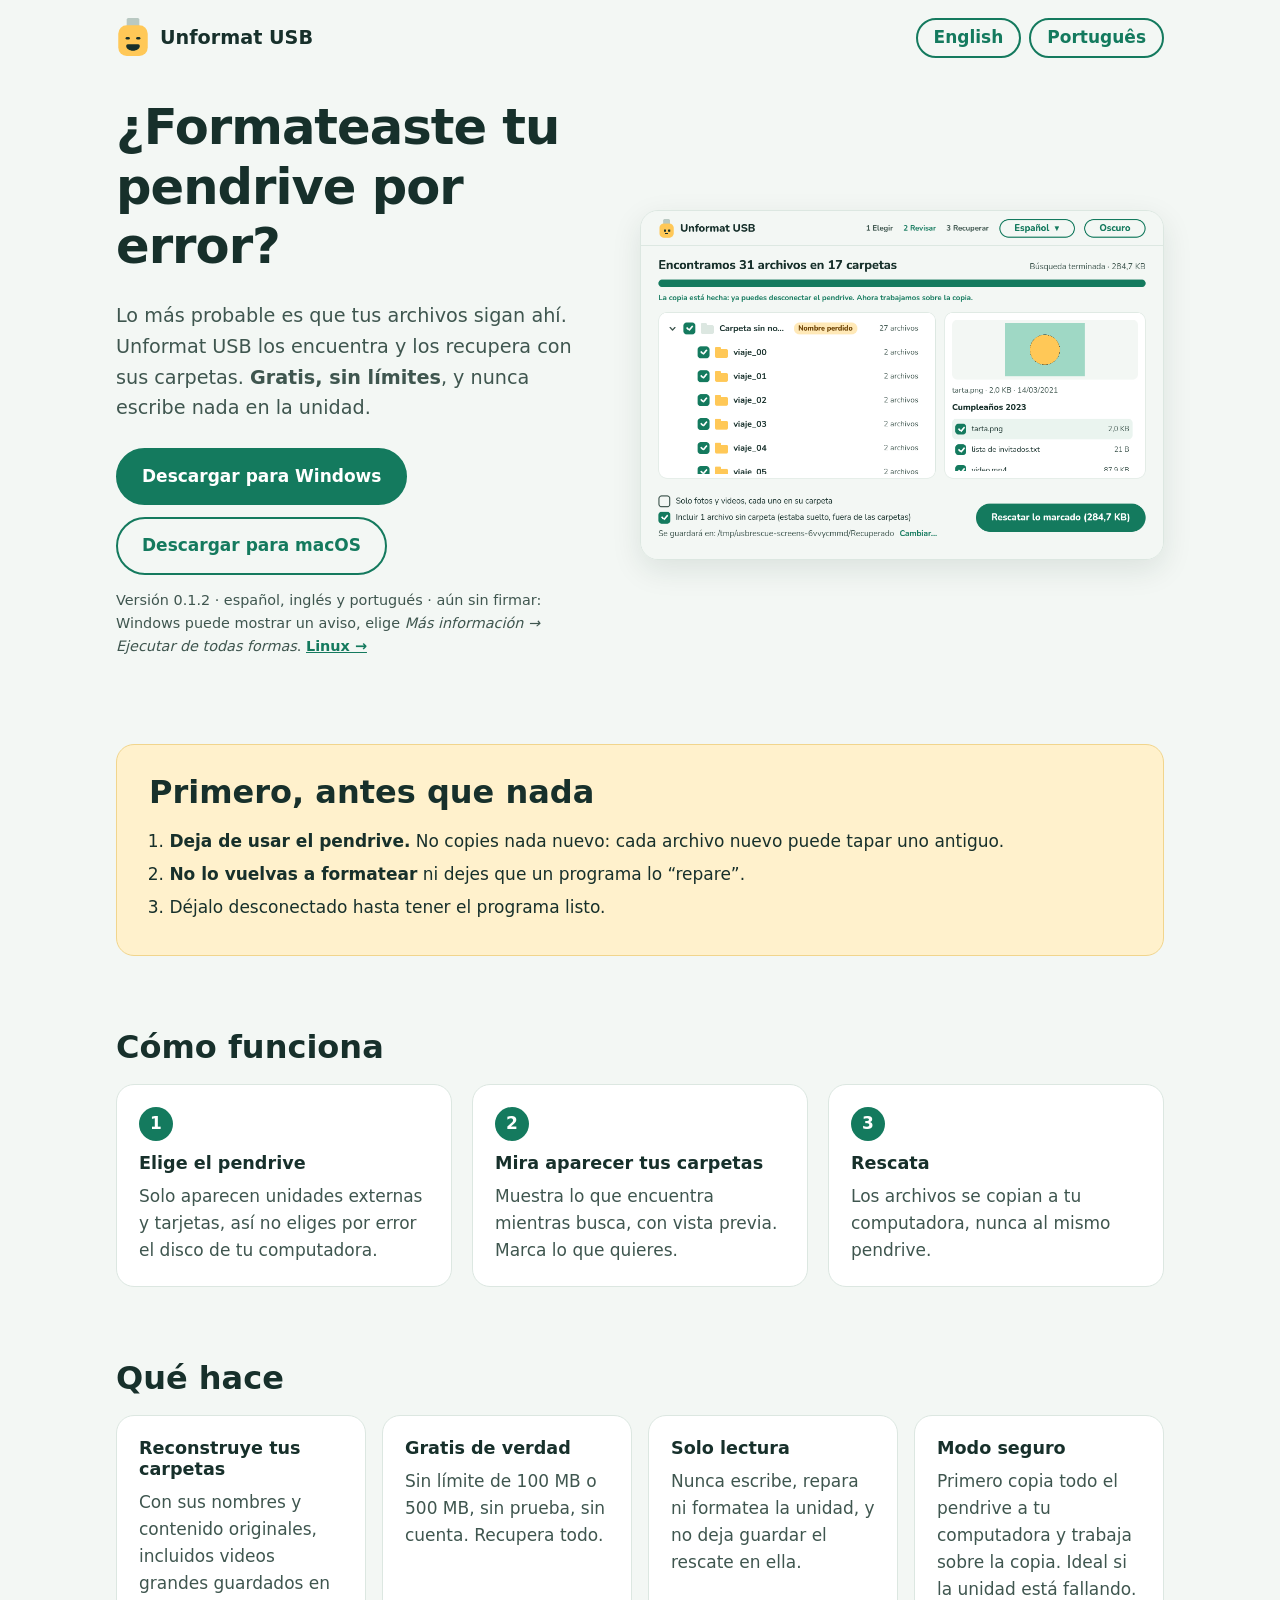
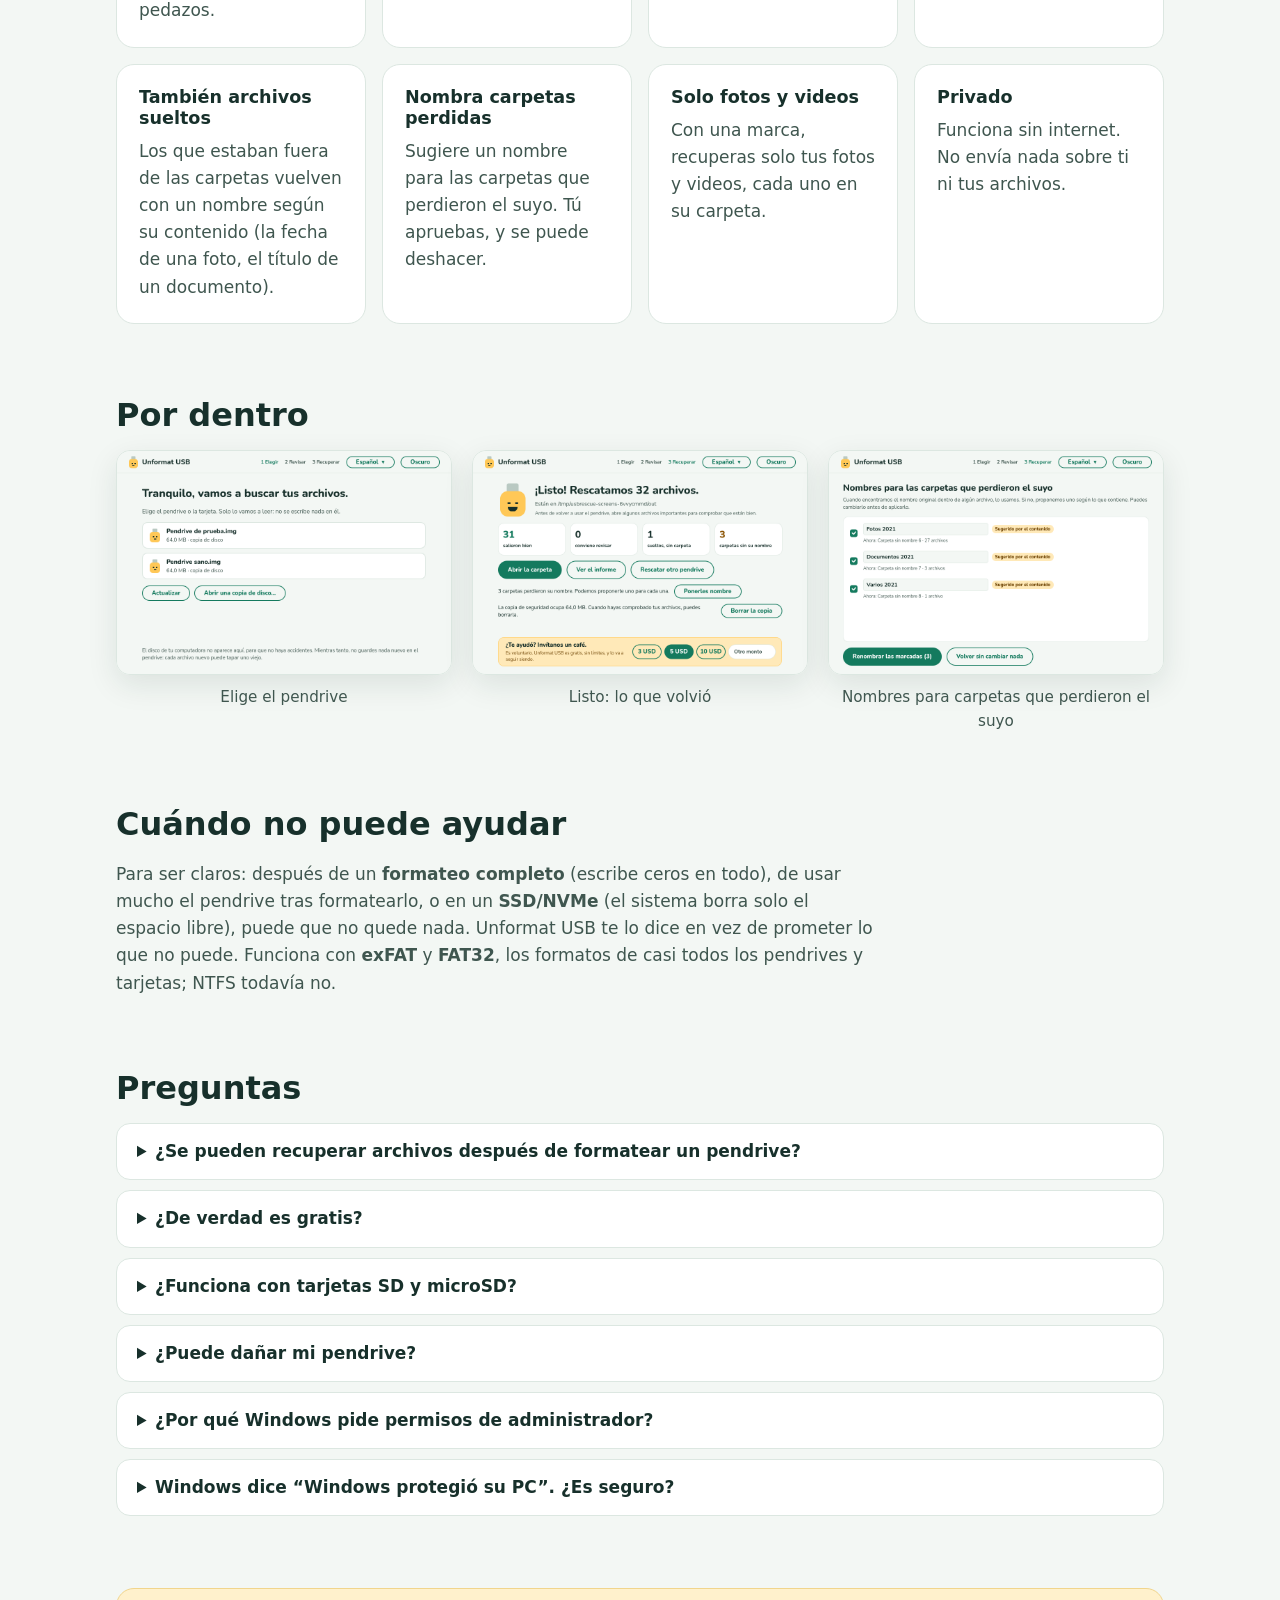
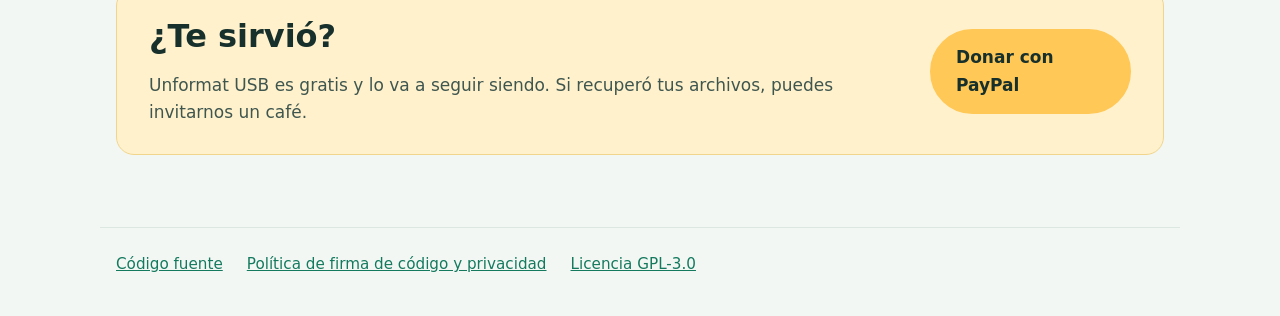
==== commit c0aed866: "Donations as a plain PayPal payment: PayPal's Donate page refuses Ecuador Version 0.1.2.  Co-Authore" ====
--- a/docs/es/index.html
+++ b/docs/es/index.html
@@ -19,7 +19,7 @@
 <meta name="theme-color" content="#147A5E">
 <link rel="icon" href="../icon.svg" type="image/svg+xml">
 <link rel="stylesheet" href="../style.css">
-<script type="application/ld+json">{"@context": "https://schema.org", "@type": "SoftwareApplication", "name": "Unformat USB", "softwareVersion": "0.1.1", "applicationCategory": "UtilitiesApplication", "operatingSystem": "Windows, macOS, Linux", "description": "Programa gratuito y de código abierto que recupera las carpetas y archivos de un pendrive o tarjeta de memoria formateada por error (exFAT y FAT32). Sin límites y sin escribir nada en la unidad. Windows, macOS y Linux.", "url": "https://aluhxp.github.io/unformat-usb/es/", "downloadUrl": "https://github.com/aluhxp/unformat-usb/releases/latest/download/UnformatUSB.exe", "license": "https://www.gnu.org/licenses/gpl-3.0.html", "offers": {"@type": "Offer", "price": "0", "priceCurrency": "USD"}}</script>
+<script type="application/ld+json">{"@context": "https://schema.org", "@type": "SoftwareApplication", "name": "Unformat USB", "softwareVersion": "0.1.2", "applicationCategory": "UtilitiesApplication", "operatingSystem": "Windows, macOS, Linux", "description": "Programa gratuito y de código abierto que recupera las carpetas y archivos de un pendrive o tarjeta de memoria formateada por error (exFAT y FAT32). Sin límites y sin escribir nada en la unidad. Windows, macOS y Linux.", "url": "https://aluhxp.github.io/unformat-usb/es/", "downloadUrl": "https://github.com/aluhxp/unformat-usb/releases/latest/download/UnformatUSB.exe", "license": "https://www.gnu.org/licenses/gpl-3.0.html", "offers": {"@type": "Offer", "price": "0", "priceCurrency": "USD"}}</script>
 <script type="application/ld+json">{"@context": "https://schema.org", "@type": "FAQPage", "mainEntity": [{"@type": "Question", "name": "¿Se pueden recuperar archivos después de formatear un pendrive?", "acceptedAnswer": {"@type": "Answer", "text": "Normalmente sí. Un formateo rápido, el que hacen por defecto Windows, macOS y Linux, solo borra el índice. Los archivos siguen en su lugar hasta que se escribe algo nuevo encima."}}, {"@type": "Question", "name": "¿De verdad es gratis?", "acceptedAnswer": {"@type": "Answer", "text": "Sí. Sin límites, sin prueba, sin anuncios en el programa. Es código abierto (GPL-3.0). Si te ayuda, puedes invitarnos un café, pero no es obligatorio."}}, {"@type": "Question", "name": "¿Funciona con tarjetas SD y microSD?", "acceptedAnswer": {"@type": "Answer", "text": "Sí, con cualquier tarjeta o pendrive en exFAT o FAT32, usando un lector o adaptador."}}, {"@type": "Question", "name": "¿Puede dañar mi pendrive?", "acceptedAnswer": {"@type": "Answer", "text": "No. Solo lee. Nunca escribe, repara ni formatea la unidad, y no guarda los archivos rescatados en el mismo pendrive."}}, {"@type": "Question", "name": "¿Por qué Windows pide permisos de administrador?", "acceptedAnswer": {"@type": "Answer", "text": "Para leer la unidad completa, por debajo de sus archivos, hacen falta. Es la única razón."}}, {"@type": "Question", "name": "Windows dice “Windows protegió su PC”. ¿Es seguro?", "acceptedAnswer": {"@type": "Answer", "text": "El programa todavía no está firmado (el certificado está en trámite). Elige “Más información” y “Ejecutar de todas formas”. El código es público y cada versión se compila y prueba automáticamente en GitHub."}}]}</script>
 <script src="../ads.js" defer></script>
 </head>
@@ -43,7 +43,7 @@
       <a class="btn primary" href="https://github.com/aluhxp/unformat-usb/releases/latest/download/UnformatUSB.exe" data-os="win">Descargar para Windows</a>
       <a class="btn" href="https://github.com/aluhxp/unformat-usb/releases/latest/download/UnformatUSB-macOS.zip" data-os="mac">Descargar para macOS</a>
     </div>
-    <p class="note">Versión 0.1.1 · español, inglés y portugués · aún sin firmar: Windows puede mostrar un aviso, elige <em>Más información → Ejecutar de todas formas</em>. <a class="linux" href="https://github.com/aluhxp/unformat-usb/releases/latest/download/UnformatUSB-x86_64.AppImage">Linux →</a></p>
+    <p class="note">Versión 0.1.2 · español, inglés y portugués · aún sin firmar: Windows puede mostrar un aviso, elige <em>Más información → Ejecutar de todas formas</em>. <a class="linux" href="https://github.com/aluhxp/unformat-usb/releases/latest/download/UnformatUSB-x86_64.AppImage">Linux →</a></p>
   </div>
   <picture class="hero-shot">
     <source srcset="../img/en_dark/3-tree.png" media="(prefers-color-scheme: dark)">
@@ -90,7 +90,7 @@
     <h2>¿Te sirvió?</h2>
     <p>Unformat USB es gratis y lo va a seguir siendo. Si recuperó tus archivos, puedes invitarnos un café.</p>
   </div>
-  <a class="btn sun" href="https://www.paypal.com/donate/?business=aluhxp%40gmail.com&amp;currency_code=USD&amp;item_name=Unformat+USB" rel="noopener">Donar con PayPal</a>
+  <a class="btn sun" href="https://www.paypal.com/cgi-bin/webscr?cmd=_xclick&amp;business=aluhxp%40gmail.com&amp;item_name=Support+Unformat+USB&amp;currency_code=USD&amp;no_shipping=1" rel="noopener">Donar con PayPal</a>
 </section>
 
 <aside class="ad" data-ad-slot="bottom" aria-label="Publicidad"></aside>
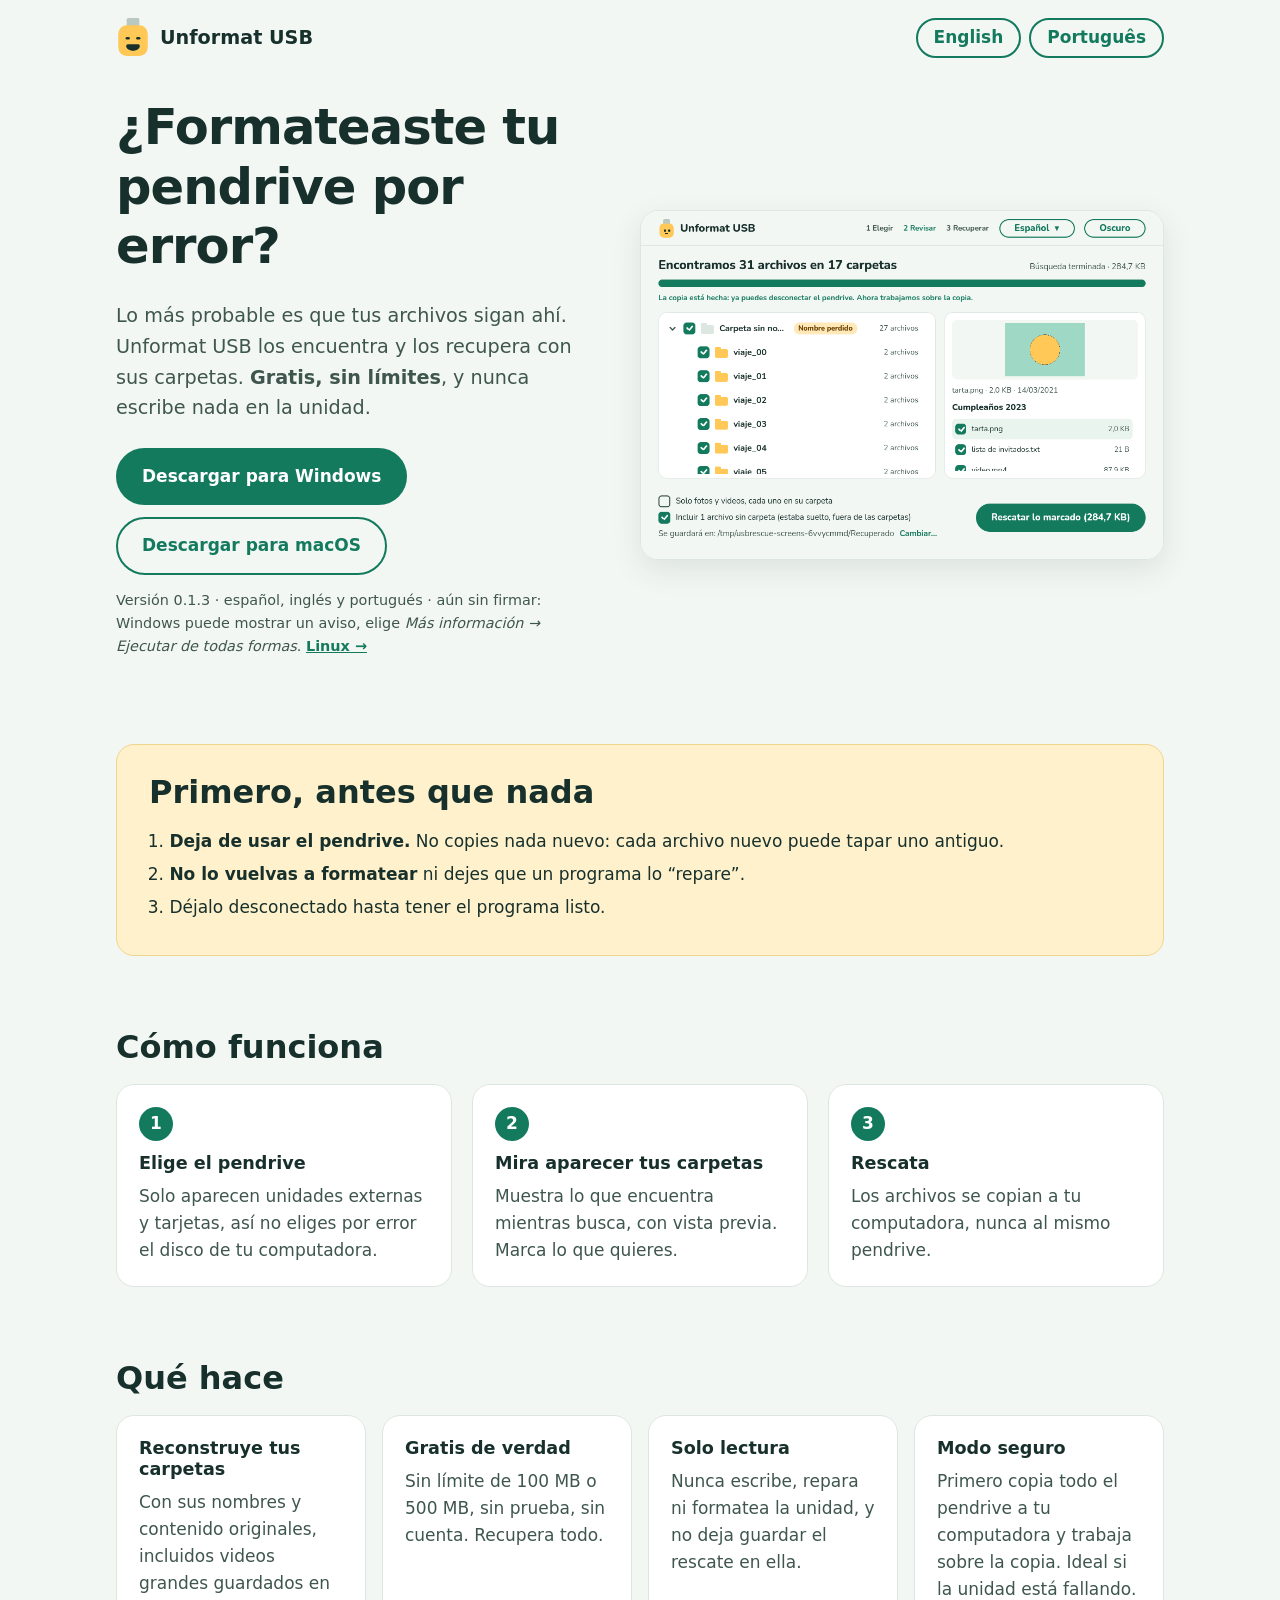
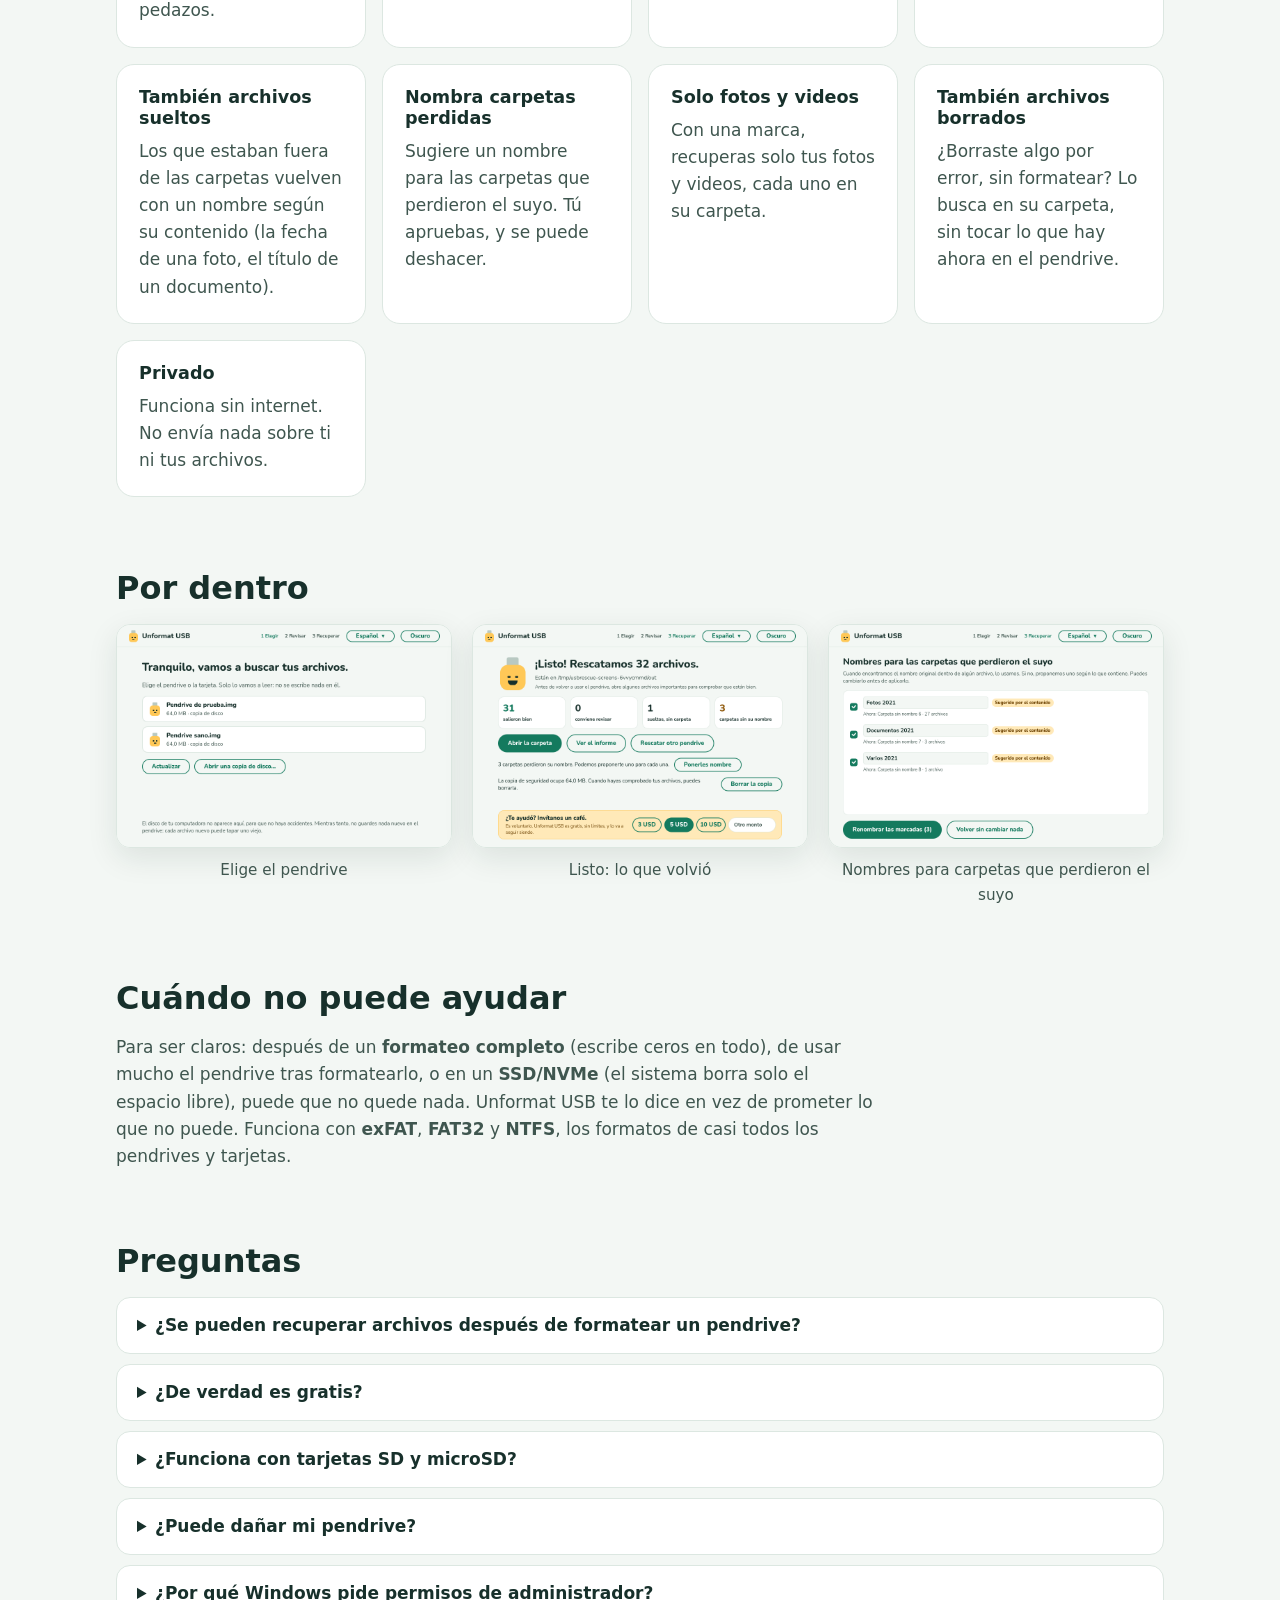
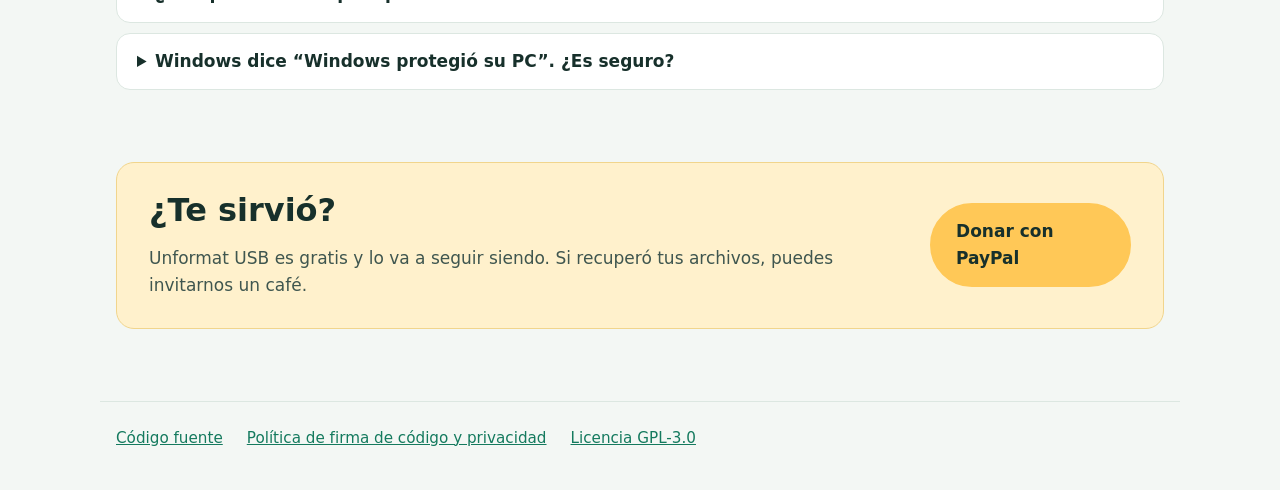
==== commit 9044d0e1: "0.1.3: NTFS and deleted files in the README, website and release notes Co-Authored-By: Claude Opus 5" ====
--- a/docs/es/index.html
+++ b/docs/es/index.html
@@ -4,7 +4,7 @@
 <meta charset="utf-8">
 <meta name="viewport" content="width=device-width, initial-scale=1">
 <title>Unformat USB: recuperar un pendrive formateado por error, gratis</title>
-<meta name="description" content="Programa gratuito y de código abierto que recupera las carpetas y archivos de un pendrive o tarjeta de memoria formateada por error (exFAT y FAT32). Sin límites y sin escribir nada en la unidad. Windows, macOS y Linux.">
+<meta name="description" content="Programa gratuito y de código abierto que recupera las carpetas y archivos de un pendrive o tarjeta de memoria formateada por error (exFAT, FAT32 y NTFS). Sin límites y sin escribir nada en la unidad. Windows, macOS y Linux.">
 <link rel="canonical" href="https://aluhxp.github.io/unformat-usb/es/">
 <link rel="alternate" hreflang="en" href="https://aluhxp.github.io/unformat-usb/">
 <link rel="alternate" hreflang="es" href="https://aluhxp.github.io/unformat-usb/es/">
@@ -12,15 +12,15 @@
 <link rel="alternate" hreflang="x-default" href="https://aluhxp.github.io/unformat-usb/">
 <meta property="og:type" content="website">
 <meta property="og:title" content="Unformat USB: recuperar un pendrive formateado por error, gratis">
-<meta property="og:description" content="Programa gratuito y de código abierto que recupera las carpetas y archivos de un pendrive o tarjeta de memoria formateada por error (exFAT y FAT32). Sin límites y sin escribir nada en la unidad. Windows, macOS y Linux.">
+<meta property="og:description" content="Programa gratuito y de código abierto que recupera las carpetas y archivos de un pendrive o tarjeta de memoria formateada por error (exFAT, FAT32 y NTFS). Sin límites y sin escribir nada en la unidad. Windows, macOS y Linux.">
 <meta property="og:url" content="https://aluhxp.github.io/unformat-usb/es/">
 <meta property="og:image" content="https://aluhxp.github.io/unformat-usb/img/es/3-tree.png">
 <meta name="twitter:card" content="summary_large_image">
 <meta name="theme-color" content="#147A5E">
 <link rel="icon" href="../icon.svg" type="image/svg+xml">
 <link rel="stylesheet" href="../style.css">
-<script type="application/ld+json">{"@context": "https://schema.org", "@type": "SoftwareApplication", "name": "Unformat USB", "softwareVersion": "0.1.2", "applicationCategory": "UtilitiesApplication", "operatingSystem": "Windows, macOS, Linux", "description": "Programa gratuito y de código abierto que recupera las carpetas y archivos de un pendrive o tarjeta de memoria formateada por error (exFAT y FAT32). Sin límites y sin escribir nada en la unidad. Windows, macOS y Linux.", "url": "https://aluhxp.github.io/unformat-usb/es/", "downloadUrl": "https://github.com/aluhxp/unformat-usb/releases/latest/download/UnformatUSB.exe", "license": "https://www.gnu.org/licenses/gpl-3.0.html", "offers": {"@type": "Offer", "price": "0", "priceCurrency": "USD"}}</script>
-<script type="application/ld+json">{"@context": "https://schema.org", "@type": "FAQPage", "mainEntity": [{"@type": "Question", "name": "¿Se pueden recuperar archivos después de formatear un pendrive?", "acceptedAnswer": {"@type": "Answer", "text": "Normalmente sí. Un formateo rápido, el que hacen por defecto Windows, macOS y Linux, solo borra el índice. Los archivos siguen en su lugar hasta que se escribe algo nuevo encima."}}, {"@type": "Question", "name": "¿De verdad es gratis?", "acceptedAnswer": {"@type": "Answer", "text": "Sí. Sin límites, sin prueba, sin anuncios en el programa. Es código abierto (GPL-3.0). Si te ayuda, puedes invitarnos un café, pero no es obligatorio."}}, {"@type": "Question", "name": "¿Funciona con tarjetas SD y microSD?", "acceptedAnswer": {"@type": "Answer", "text": "Sí, con cualquier tarjeta o pendrive en exFAT o FAT32, usando un lector o adaptador."}}, {"@type": "Question", "name": "¿Puede dañar mi pendrive?", "acceptedAnswer": {"@type": "Answer", "text": "No. Solo lee. Nunca escribe, repara ni formatea la unidad, y no guarda los archivos rescatados en el mismo pendrive."}}, {"@type": "Question", "name": "¿Por qué Windows pide permisos de administrador?", "acceptedAnswer": {"@type": "Answer", "text": "Para leer la unidad completa, por debajo de sus archivos, hacen falta. Es la única razón."}}, {"@type": "Question", "name": "Windows dice “Windows protegió su PC”. ¿Es seguro?", "acceptedAnswer": {"@type": "Answer", "text": "El programa todavía no está firmado (el certificado está en trámite). Elige “Más información” y “Ejecutar de todas formas”. El código es público y cada versión se compila y prueba automáticamente en GitHub."}}]}</script>
+<script type="application/ld+json">{"@context": "https://schema.org", "@type": "SoftwareApplication", "name": "Unformat USB", "softwareVersion": "0.1.3", "applicationCategory": "UtilitiesApplication", "operatingSystem": "Windows, macOS, Linux", "description": "Programa gratuito y de código abierto que recupera las carpetas y archivos de un pendrive o tarjeta de memoria formateada por error (exFAT, FAT32 y NTFS). Sin límites y sin escribir nada en la unidad. Windows, macOS y Linux.", "url": "https://aluhxp.github.io/unformat-usb/es/", "downloadUrl": "https://github.com/aluhxp/unformat-usb/releases/latest/download/UnformatUSB.exe", "license": "https://www.gnu.org/licenses/gpl-3.0.html", "offers": {"@type": "Offer", "price": "0", "priceCurrency": "USD"}}</script>
+<script type="application/ld+json">{"@context": "https://schema.org", "@type": "FAQPage", "mainEntity": [{"@type": "Question", "name": "¿Se pueden recuperar archivos después de formatear un pendrive?", "acceptedAnswer": {"@type": "Answer", "text": "Normalmente sí. Un formateo rápido, el que hacen por defecto Windows, macOS y Linux, solo borra el índice. Los archivos siguen en su lugar hasta que se escribe algo nuevo encima."}}, {"@type": "Question", "name": "¿De verdad es gratis?", "acceptedAnswer": {"@type": "Answer", "text": "Sí. Sin límites, sin prueba, sin anuncios en el programa. Es código abierto (GPL-3.0). Si te ayuda, puedes invitarnos un café, pero no es obligatorio."}}, {"@type": "Question", "name": "¿Funciona con tarjetas SD y microSD?", "acceptedAnswer": {"@type": "Answer", "text": "Sí, con cualquier tarjeta o pendrive en exFAT, FAT32 o NTFS, usando un lector o adaptador."}}, {"@type": "Question", "name": "¿Puede dañar mi pendrive?", "acceptedAnswer": {"@type": "Answer", "text": "No. Solo lee. Nunca escribe, repara ni formatea la unidad, y no guarda los archivos rescatados en el mismo pendrive."}}, {"@type": "Question", "name": "¿Por qué Windows pide permisos de administrador?", "acceptedAnswer": {"@type": "Answer", "text": "Para leer la unidad completa, por debajo de sus archivos, hacen falta. Es la única razón."}}, {"@type": "Question", "name": "Windows dice “Windows protegió su PC”. ¿Es seguro?", "acceptedAnswer": {"@type": "Answer", "text": "El programa todavía no está firmado (el certificado está en trámite). Elige “Más información” y “Ejecutar de todas formas”. El código es público y cada versión se compila y prueba automáticamente en GitHub."}}]}</script>
 <script src="../ads.js" defer></script>
 </head>
 <body>
@@ -43,7 +43,7 @@
       <a class="btn primary" href="https://github.com/aluhxp/unformat-usb/releases/latest/download/UnformatUSB.exe" data-os="win">Descargar para Windows</a>
       <a class="btn" href="https://github.com/aluhxp/unformat-usb/releases/latest/download/UnformatUSB-macOS.zip" data-os="mac">Descargar para macOS</a>
     </div>
-    <p class="note">Versión 0.1.2 · español, inglés y portugués · aún sin firmar: Windows puede mostrar un aviso, elige <em>Más información → Ejecutar de todas formas</em>. <a class="linux" href="https://github.com/aluhxp/unformat-usb/releases/latest/download/UnformatUSB-x86_64.AppImage">Linux →</a></p>
+    <p class="note">Versión 0.1.3 · español, inglés y portugués · aún sin firmar: Windows puede mostrar un aviso, elige <em>Más información → Ejecutar de todas formas</em>. <a class="linux" href="https://github.com/aluhxp/unformat-usb/releases/latest/download/UnformatUSB-x86_64.AppImage">Linux →</a></p>
   </div>
   <picture class="hero-shot">
     <source srcset="../img/en_dark/3-tree.png" media="(prefers-color-scheme: dark)">
@@ -65,7 +65,7 @@
 
 <section class="wrap">
   <h2>Qué hace</h2>
-  <ul class="feats"><li><h3>Reconstruye tus carpetas</h3><p>Con sus nombres y contenido originales, incluidos videos grandes guardados en pedazos.</p></li><li><h3>Gratis de verdad</h3><p>Sin límite de 100 MB o 500 MB, sin prueba, sin cuenta. Recupera todo.</p></li><li><h3>Solo lectura</h3><p>Nunca escribe, repara ni formatea la unidad, y no deja guardar el rescate en ella.</p></li><li><h3>Modo seguro</h3><p>Primero copia todo el pendrive a tu computadora y trabaja sobre la copia. Ideal si la unidad está fallando.</p></li><li><h3>También archivos sueltos</h3><p>Los que estaban fuera de las carpetas vuelven con un nombre según su contenido (la fecha de una foto, el título de un documento).</p></li><li><h3>Nombra carpetas perdidas</h3><p>Sugiere un nombre para las carpetas que perdieron el suyo. Tú apruebas, y se puede deshacer.</p></li><li><h3>Solo fotos y videos</h3><p>Con una marca, recuperas solo tus fotos y videos, cada uno en su carpeta.</p></li><li><h3>Privado</h3><p>Funciona sin internet. No envía nada sobre ti ni tus archivos.</p></li></ul>
+  <ul class="feats"><li><h3>Reconstruye tus carpetas</h3><p>Con sus nombres y contenido originales, incluidos videos grandes guardados en pedazos.</p></li><li><h3>Gratis de verdad</h3><p>Sin límite de 100 MB o 500 MB, sin prueba, sin cuenta. Recupera todo.</p></li><li><h3>Solo lectura</h3><p>Nunca escribe, repara ni formatea la unidad, y no deja guardar el rescate en ella.</p></li><li><h3>Modo seguro</h3><p>Primero copia todo el pendrive a tu computadora y trabaja sobre la copia. Ideal si la unidad está fallando.</p></li><li><h3>También archivos sueltos</h3><p>Los que estaban fuera de las carpetas vuelven con un nombre según su contenido (la fecha de una foto, el título de un documento).</p></li><li><h3>Nombra carpetas perdidas</h3><p>Sugiere un nombre para las carpetas que perdieron el suyo. Tú apruebas, y se puede deshacer.</p></li><li><h3>Solo fotos y videos</h3><p>Con una marca, recuperas solo tus fotos y videos, cada uno en su carpeta.</p></li><li><h3>También archivos borrados</h3><p>¿Borraste algo por error, sin formatear? Lo busca en su carpeta, sin tocar lo que hay ahora en el pendrive.</p></li><li><h3>Privado</h3><p>Funciona sin internet. No envía nada sobre ti ni tus archivos.</p></li></ul>
 </section>
 
 <section class="wrap">
@@ -75,14 +75,14 @@
 
 <section class="wrap honest">
   <h2>Cuándo no puede ayudar</h2>
-  <p>Para ser claros: después de un <strong>formateo completo</strong> (escribe ceros en todo), de usar mucho el pendrive tras formatearlo, o en un <strong>SSD/NVMe</strong> (el sistema borra solo el espacio libre), puede que no quede nada. Unformat USB te lo dice en vez de prometer lo que no puede. Funciona con <strong>exFAT</strong> y <strong>FAT32</strong>, los formatos de casi todos los pendrives y tarjetas; NTFS todavía no.</p>
+  <p>Para ser claros: después de un <strong>formateo completo</strong> (escribe ceros en todo), de usar mucho el pendrive tras formatearlo, o en un <strong>SSD/NVMe</strong> (el sistema borra solo el espacio libre), puede que no quede nada. Unformat USB te lo dice en vez de prometer lo que no puede. Funciona con <strong>exFAT</strong>, <strong>FAT32</strong> y <strong>NTFS</strong>, los formatos de casi todos los pendrives y tarjetas.</p>
 </section>
 
 <aside class="ad" data-ad-slot="before-faq" aria-label="Publicidad"></aside>
 
 <section class="wrap faq">
   <h2>Preguntas</h2>
-  <details><summary>¿Se pueden recuperar archivos después de formatear un pendrive?</summary><p>Normalmente sí. Un formateo rápido, el que hacen por defecto Windows, macOS y Linux, solo borra el índice. Los archivos siguen en su lugar hasta que se escribe algo nuevo encima.</p></details><details><summary>¿De verdad es gratis?</summary><p>Sí. Sin límites, sin prueba, sin anuncios en el programa. Es código abierto (GPL-3.0). Si te ayuda, puedes invitarnos un café, pero no es obligatorio.</p></details><details><summary>¿Funciona con tarjetas SD y microSD?</summary><p>Sí, con cualquier tarjeta o pendrive en exFAT o FAT32, usando un lector o adaptador.</p></details><details><summary>¿Puede dañar mi pendrive?</summary><p>No. Solo lee. Nunca escribe, repara ni formatea la unidad, y no guarda los archivos rescatados en el mismo pendrive.</p></details><details><summary>¿Por qué Windows pide permisos de administrador?</summary><p>Para leer la unidad completa, por debajo de sus archivos, hacen falta. Es la única razón.</p></details><details><summary>Windows dice “Windows protegió su PC”. ¿Es seguro?</summary><p>El programa todavía no está firmado (el certificado está en trámite). Elige “Más información” y “Ejecutar de todas formas”. El código es público y cada versión se compila y prueba automáticamente en GitHub.</p></details>
+  <details><summary>¿Se pueden recuperar archivos después de formatear un pendrive?</summary><p>Normalmente sí. Un formateo rápido, el que hacen por defecto Windows, macOS y Linux, solo borra el índice. Los archivos siguen en su lugar hasta que se escribe algo nuevo encima.</p></details><details><summary>¿De verdad es gratis?</summary><p>Sí. Sin límites, sin prueba, sin anuncios en el programa. Es código abierto (GPL-3.0). Si te ayuda, puedes invitarnos un café, pero no es obligatorio.</p></details><details><summary>¿Funciona con tarjetas SD y microSD?</summary><p>Sí, con cualquier tarjeta o pendrive en exFAT, FAT32 o NTFS, usando un lector o adaptador.</p></details><details><summary>¿Puede dañar mi pendrive?</summary><p>No. Solo lee. Nunca escribe, repara ni formatea la unidad, y no guarda los archivos rescatados en el mismo pendrive.</p></details><details><summary>¿Por qué Windows pide permisos de administrador?</summary><p>Para leer la unidad completa, por debajo de sus archivos, hacen falta. Es la única razón.</p></details><details><summary>Windows dice “Windows protegió su PC”. ¿Es seguro?</summary><p>El programa todavía no está firmado (el certificado está en trámite). Elige “Más información” y “Ejecutar de todas formas”. El código es público y cada versión se compila y prueba automáticamente en GitHub.</p></details>
 </section>
 
 <section class="wrap donate">
